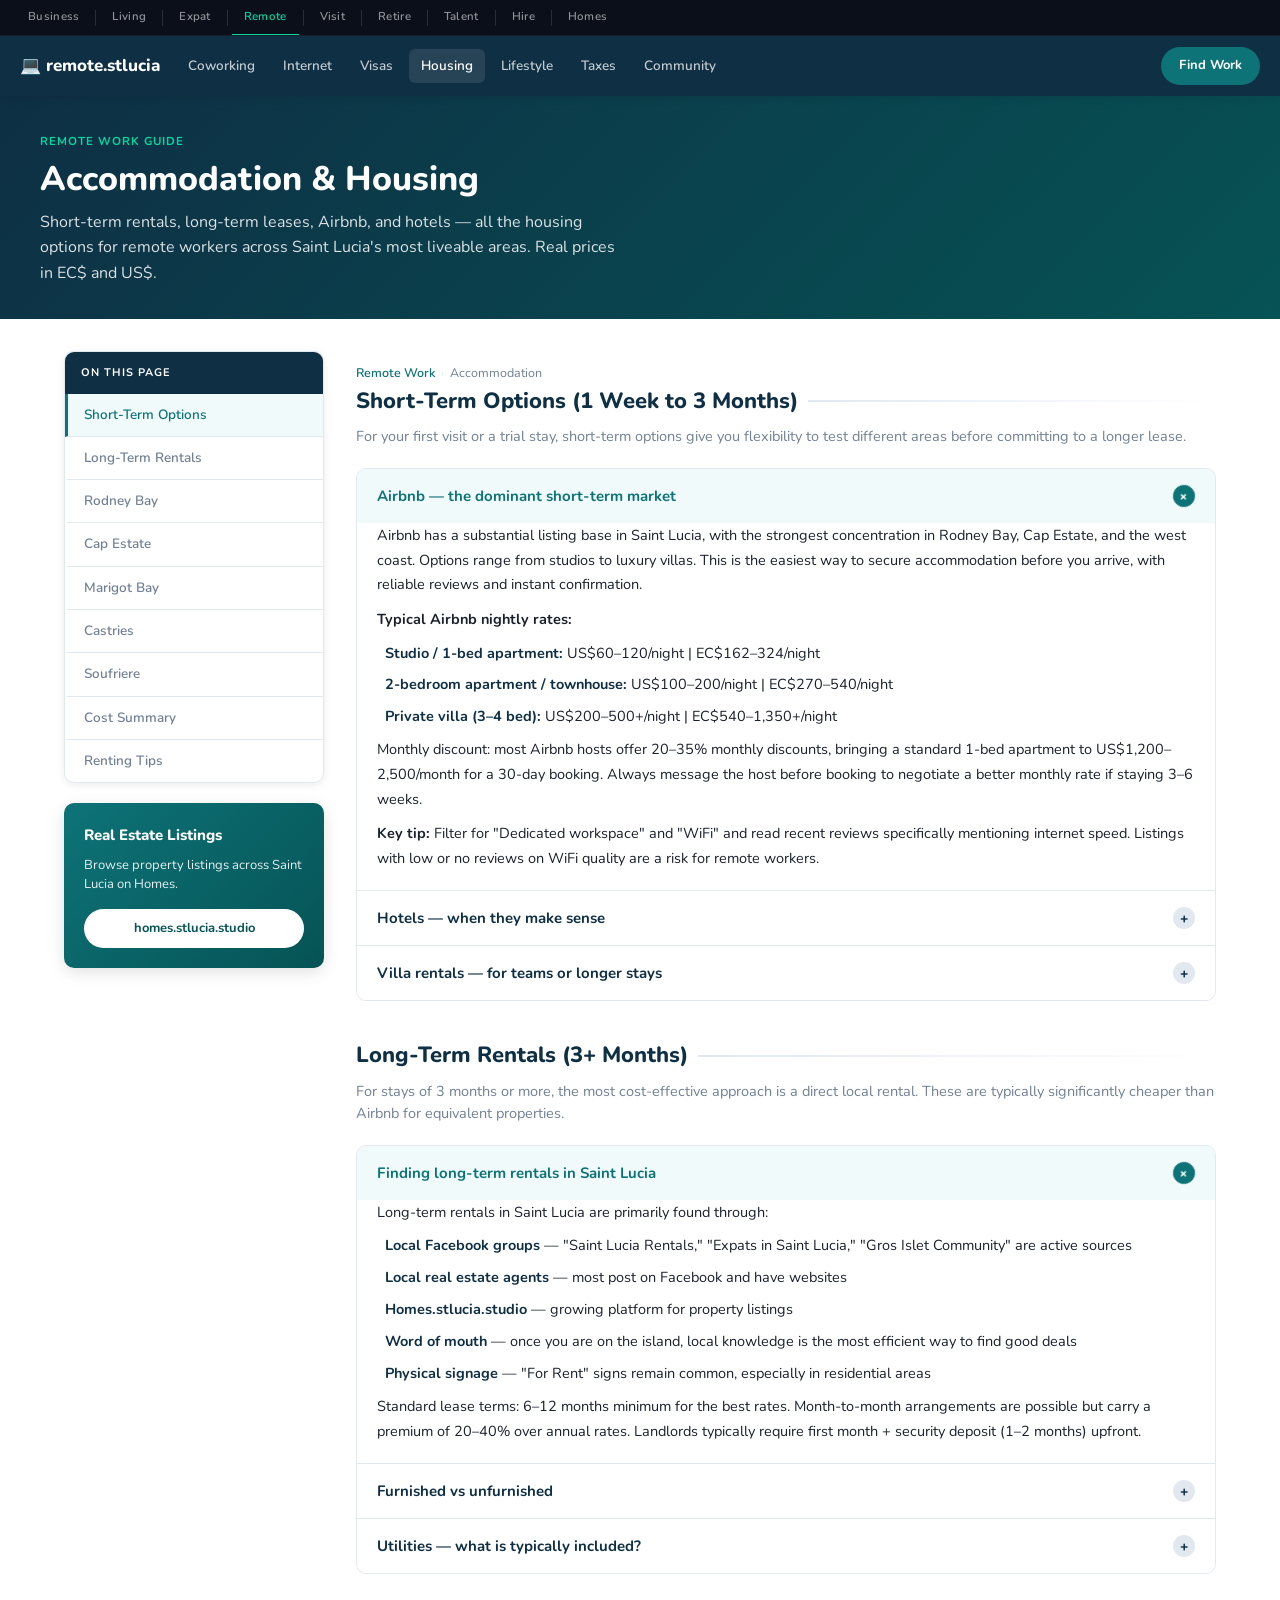
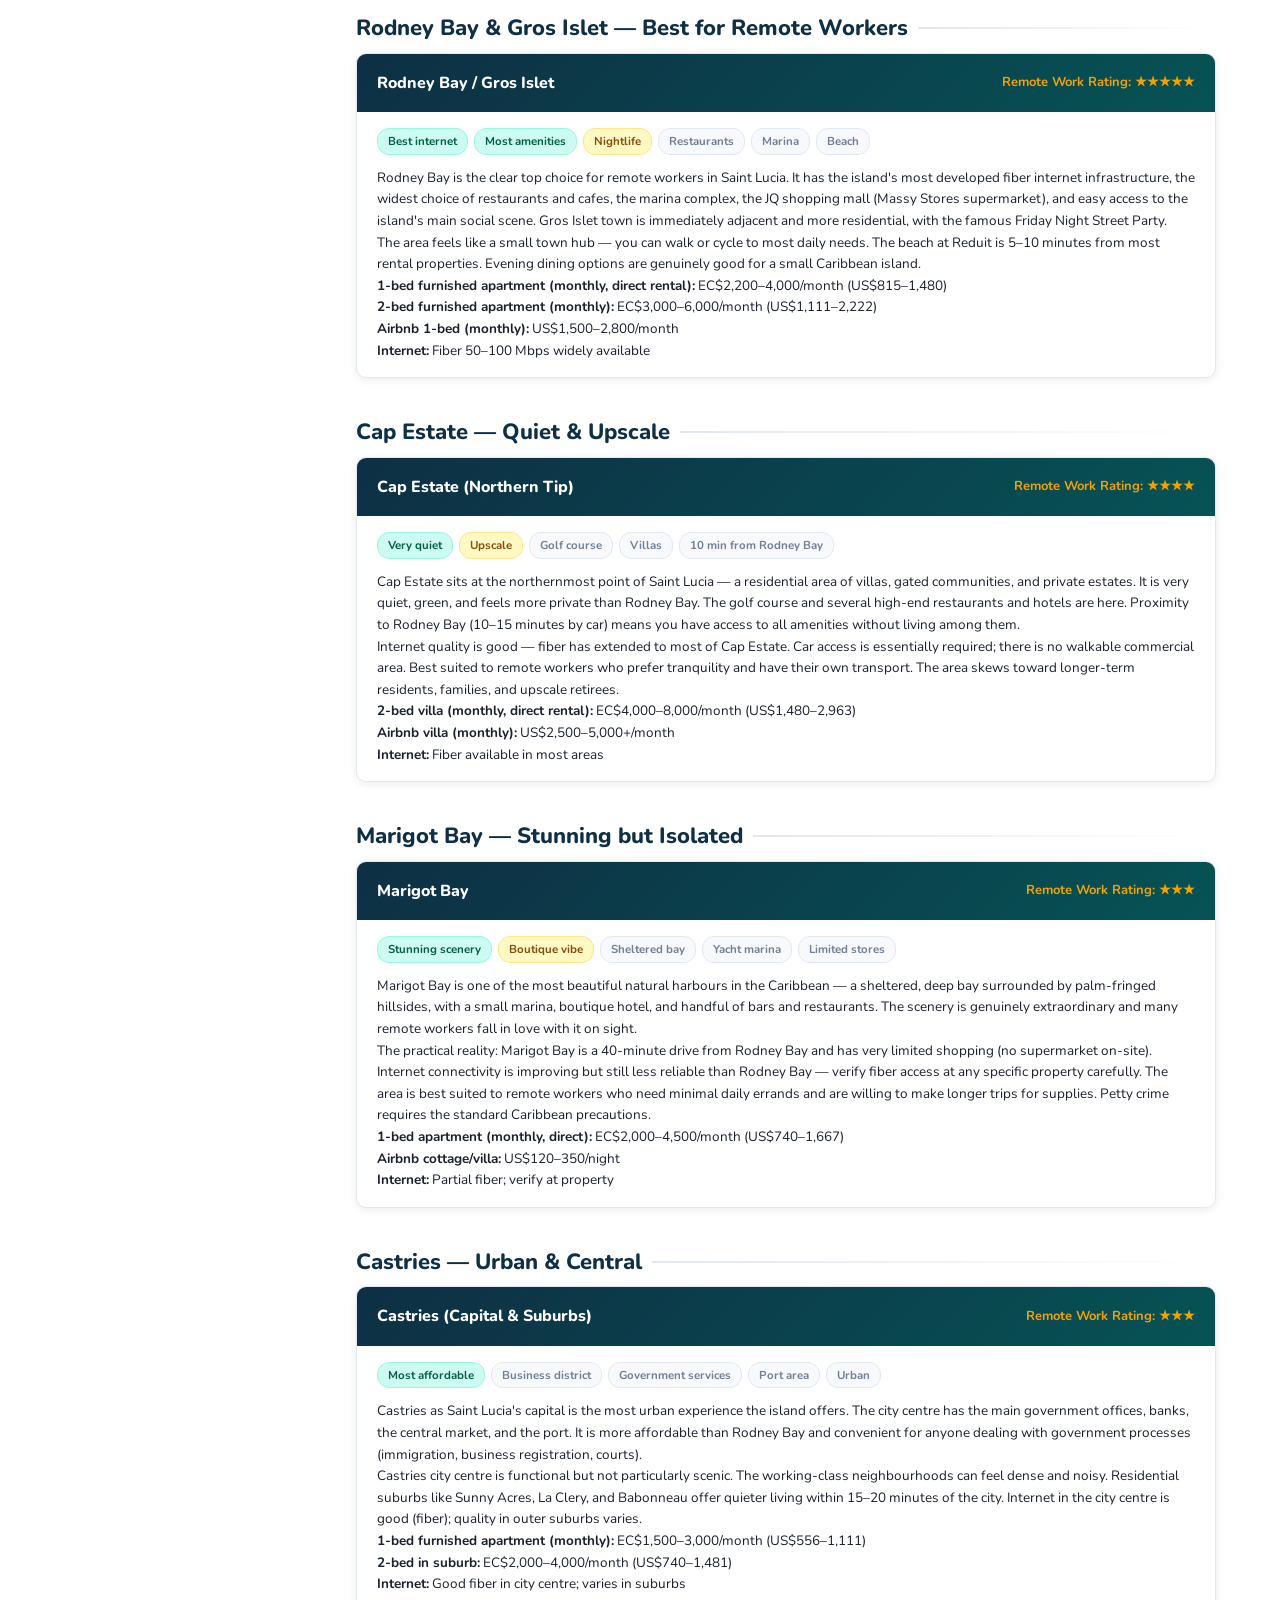
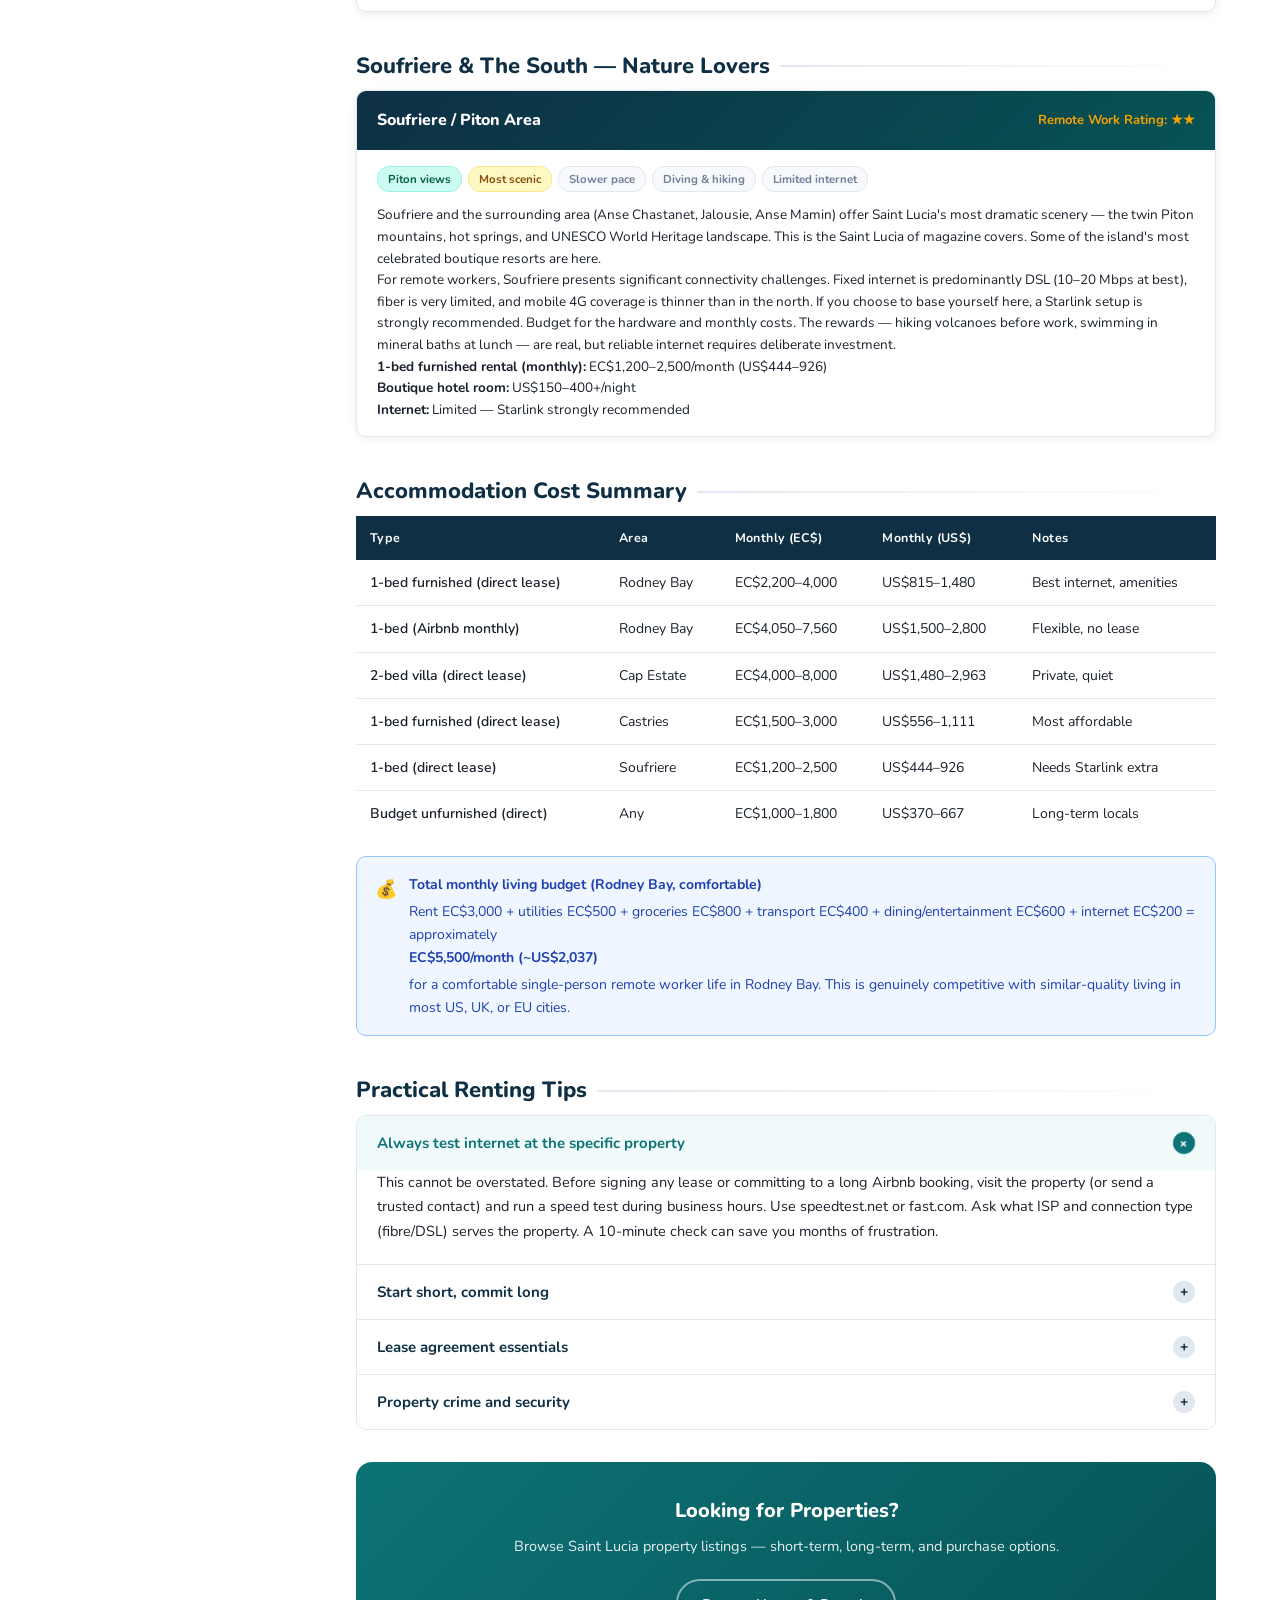
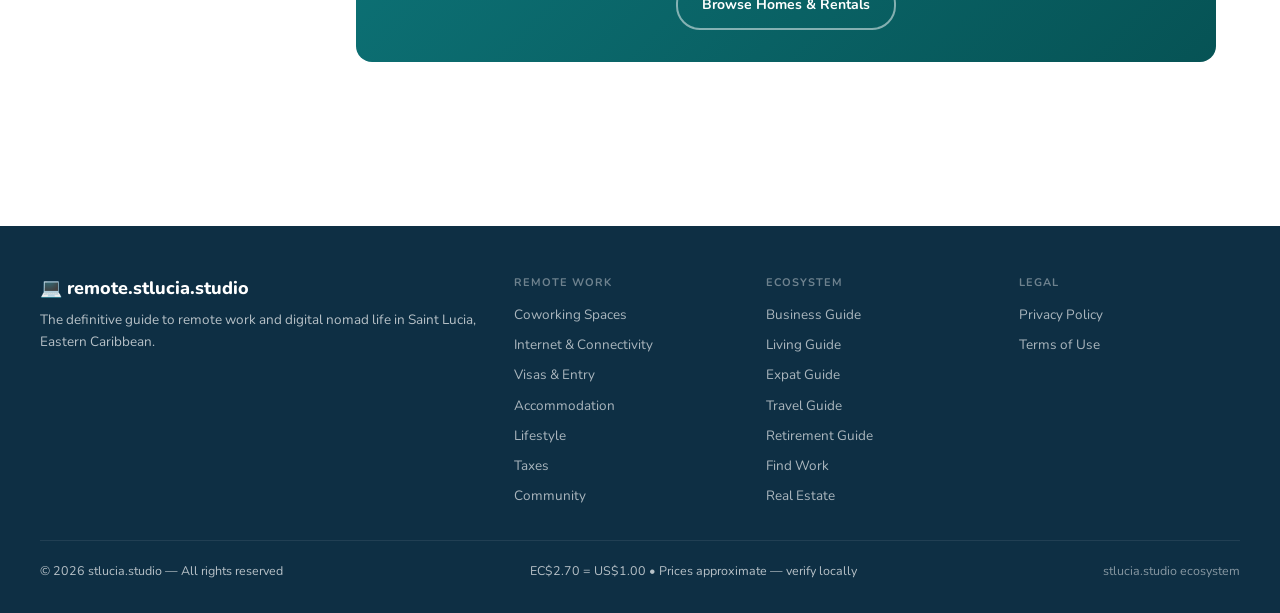
==== accommodation.html @ 2b3829cd "Initial build: remote guide site for stlucia.studio ecosystem" ====
<!DOCTYPE html>
<html lang="en">
<head>
  <meta charset="UTF-8">
  <meta name="viewport" content="width=device-width, initial-scale=1.0">
  <title>Accommodation for Remote Workers in Saint Lucia — Rentals, Airbnb &amp; Hotels 2026</title>
  <meta name="description" content="Where to live as a remote worker in Saint Lucia. Short-term and long-term rentals by area, Airbnb costs, best neighbourhoods, and practical housing tips. EC$ and US$ prices.">
  <meta name="keywords" content="accommodation Saint Lucia remote worker, rental Saint Lucia, Airbnb Saint Lucia, long term rental Saint Lucia, Rodney Bay apartment">
  <link rel="canonical" href="https://remote.stlucia.studio/accommodation.html">
  <meta property="og:type" content="article">
  <meta property="og:title" content="Accommodation for Remote Workers in Saint Lucia 2026">
  <meta property="og:description" content="Short-term and long-term housing options by area. Rodney Bay, Cap Estate, Marigot Bay, Castries, and Soufriere compared.">
  <meta property="og:url" content="https://remote.stlucia.studio/accommodation.html">
  <meta property="og:site_name" content="remote.stlucia.studio">
  <meta name="twitter:card" content="summary_large_image">
  <link rel="manifest" href="manifest.json">
  <meta name="theme-color" content="#0D7377">
  <link rel="stylesheet" href="assets/css/style.css">
</head>
<body>

<a href="#main" class="skip-link">Skip to main content</a>

<!-- Super Nav -->
<nav class="super-nav" aria-label="Ecosystem navigation">
  <div class="super-nav__inner">
    <a href="https://stlucia.studio" class="super-nav__link">Business</a>
    <div class="super-nav__divider"></div>
    <a href="https://living.stlucia.studio" class="super-nav__link">Living</a>
    <div class="super-nav__divider"></div>
    <a href="https://expat.stlucia.studio" class="super-nav__link">Expat</a>
    <div class="super-nav__divider"></div>
    <a href="https://remote.stlucia.studio" class="super-nav__link super-nav__link--active">Remote</a>
    <div class="super-nav__divider"></div>
    <a href="https://visit.stlucia.studio" class="super-nav__link">Visit</a>
    <div class="super-nav__divider"></div>
    <a href="https://retire.stlucia.studio" class="super-nav__link">Retire</a>
    <div class="super-nav__divider"></div>
    <a href="https://talent.stlucia.studio" class="super-nav__link">Talent</a>
    <div class="super-nav__divider"></div>
    <a href="https://hire.stlucia.studio" class="super-nav__link">Hire</a>
    <div class="super-nav__divider"></div>
    <a href="https://homes.stlucia.studio" class="super-nav__link">Homes</a>
  </div>
</nav>

<!-- Main Nav -->
<header class="main-nav" role="banner">
  <a href="index.html" class="nav-logo">&#x1F4BB; remote.stlucia</a>
  <nav class="nav-links" aria-label="Main navigation">
    <a href="coworking.html">Coworking</a>
    <a href="internet.html">Internet</a>
    <a href="nomad-visa.html">Visas</a>
    <a href="accommodation.html" class="active">Housing</a>
    <a href="lifestyle.html">Lifestyle</a>
    <a href="taxes.html">Taxes</a>
    <a href="communities.html">Community</a>
  </nav>
  <div class="nav-cta">
    <a href="https://talent.stlucia.studio" class="btn-nav">Find Work</a>
  </div>
  <button id="hamburger" class="hamburger" aria-label="Toggle menu" aria-expanded="false">
    <span></span><span></span><span></span>
  </button>
</header>

<nav id="mobileMenu" class="mobile-menu" aria-label="Mobile navigation">
  <a href="index.html">Overview</a>
  <a href="coworking.html">Coworking Spaces</a>
  <a href="internet.html">Internet &amp; Connectivity</a>
  <a href="nomad-visa.html">Visas &amp; Entry</a>
  <a href="accommodation.html" class="active">Accommodation</a>
  <a href="lifestyle.html">Lifestyle</a>
  <a href="taxes.html">Taxes</a>
  <a href="communities.html">Community</a>
  <a href="https://talent.stlucia.studio" class="mobile-cta">Find Work in Saint Lucia</a>
</nav>

<!-- Page Hero -->
<section class="page-hero">
  <div class="page-hero__inner">
    <div class="page-hero__label">Remote Work Guide</div>
    <h1>Accommodation &amp; Housing</h1>
    <p class="page-hero__desc">Short-term rentals, long-term leases, Airbnb, and hotels — all the housing options for remote workers across Saint Lucia's most liveable areas. Real prices in EC$ and US$.</p>
  </div>
</section>

<main id="main">
<div class="page-wrapper">
<div class="layout">

  <!-- Sidebar -->
  <aside class="sidebar" aria-label="Page navigation">
    <div class="sidebar-sticky">
      <nav class="sidebar-nav">
        <div class="sidebar-nav__title">On This Page</div>
        <a href="#short-term">Short-Term Options</a>
        <a href="#long-term">Long-Term Rentals</a>
        <a href="#rodney-bay">Rodney Bay</a>
        <a href="#cap-estate">Cap Estate</a>
        <a href="#marigot-bay">Marigot Bay</a>
        <a href="#castries">Castries</a>
        <a href="#soufriere">Soufriere</a>
        <a href="#costs">Cost Summary</a>
        <a href="#tips">Renting Tips</a>
      </nav>
      <div class="sidebar-card">
        <h4>Real Estate Listings</h4>
        <p>Browse property listings across Saint Lucia on Homes.</p>
        <a href="https://homes.stlucia.studio">homes.stlucia.studio</a>
      </div>
    </div>
  </aside>

  <div class="main-content">

    <nav class="breadcrumb" aria-label="Breadcrumb">
      <a href="index.html">Remote Work</a>
      <span class="breadcrumb__sep">›</span>
      <span>Accommodation</span>
    </nav>

    <!-- Short Term -->
    <section class="section" id="short-term">
      <h2 class="section-title">Short-Term Options (1 Week to 3 Months)</h2>
      <p class="section-sub">For your first visit or a trial stay, short-term options give you flexibility to test different areas before committing to a longer lease.</p>

      <div class="accordion">
        <div class="accordion-item">
          <button class="accordion-trigger">
            Airbnb — the dominant short-term market
            <span class="accordion-icon">+</span>
          </button>
          <div class="accordion-body">
            <p>Airbnb has a substantial listing base in Saint Lucia, with the strongest concentration in Rodney Bay, Cap Estate, and the west coast. Options range from studios to luxury villas. This is the easiest way to secure accommodation before you arrive, with reliable reviews and instant confirmation.</p>
            <p><strong>Typical Airbnb nightly rates:</strong></p>
            <ul class="gap-list" style="margin-left:8px;">
              <li><strong>Studio / 1-bed apartment:</strong> US$60–120/night | EC$162–324/night</li>
              <li><strong>2-bedroom apartment / townhouse:</strong> US$100–200/night | EC$270–540/night</li>
              <li><strong>Private villa (3–4 bed):</strong> US$200–500+/night | EC$540–1,350+/night</li>
            </ul>
            <p>Monthly discount: most Airbnb hosts offer 20–35% monthly discounts, bringing a standard 1-bed apartment to US$1,200–2,500/month for a 30-day booking. Always message the host before booking to negotiate a better monthly rate if staying 3–6 weeks.</p>
            <p><strong>Key tip:</strong> Filter for "Dedicated workspace" and "WiFi" and read recent reviews specifically mentioning internet speed. Listings with low or no reviews on WiFi quality are a risk for remote workers.</p>
          </div>
        </div>
        <div class="accordion-item">
          <button class="accordion-trigger">
            Hotels — when they make sense
            <span class="accordion-icon">+</span>
          </button>
          <div class="accordion-body">
            <p>Hotels in Saint Lucia cater primarily to leisure tourists rather than extended working stays. That said, several properties offer competitive weekly and monthly rates, particularly in the Rodney Bay area. Mid-range hotels with decent WiFi (always verify before booking) can be a practical choice for the first 1–2 weeks while you find a longer-term apartment.</p>
            <p><strong>Budget range:</strong> US$80–200/night for mid-range hotel room in Rodney Bay area, excluding meals. Weekly rates may be negotiated. All-inclusive resort rates are significantly higher and generally not the best value for remote workers.</p>
            <p>Business-class hotels in Castries (near the capital's commercial district) often have the most reliable WiFi and best workspace setups, though they lack the beach proximity.</p>
          </div>
        </div>
        <div class="accordion-item">
          <button class="accordion-trigger">
            Villa rentals — for teams or longer stays
            <span class="accordion-icon">+</span>
          </button>
          <div class="accordion-body">
            <p>Private villa rentals — typically through dedicated villa rental agencies rather than Airbnb — are a popular choice for small remote teams (3–8 people) or individuals wanting a private pool, dedicated office space, and housekeeper service. Several villa rental companies operate in Saint Lucia's luxury market.</p>
            <p>Well-equipped villas in Cap Estate or along the west coast with fast internet, private pool, and housekeeper service run US$300–1,500+/night depending on size and standard. Monthly rates for a 4-bedroom villa might be negotiated to US$8,000–20,000 per month, making it affordable when split among a team. Some villas are explicitly marketed to remote teams for "work-cations."</p>
          </div>
        </div>
      </div>
    </section>

    <!-- Long Term -->
    <section class="section" id="long-term">
      <h2 class="section-title">Long-Term Rentals (3+ Months)</h2>
      <p class="section-sub">For stays of 3 months or more, the most cost-effective approach is a direct local rental. These are typically significantly cheaper than Airbnb for equivalent properties.</p>

      <div class="accordion">
        <div class="accordion-item">
          <button class="accordion-trigger">
            Finding long-term rentals in Saint Lucia
            <span class="accordion-icon">+</span>
          </button>
          <div class="accordion-body">
            <p>Long-term rentals in Saint Lucia are primarily found through:</p>
            <ul class="gap-list" style="margin-left:8px;">
              <li><strong>Local Facebook groups</strong> — "Saint Lucia Rentals," "Expats in Saint Lucia," "Gros Islet Community" are active sources</li>
                <li><strong>Local real estate agents</strong> — most post on Facebook and have websites</li>
              <li><strong>Homes.stlucia.studio</strong> — growing platform for property listings</li>
              <li><strong>Word of mouth</strong> — once you are on the island, local knowledge is the most efficient way to find good deals</li>
              <li><strong>Physical signage</strong> — "For Rent" signs remain common, especially in residential areas</li>
            </ul>
            <p>Standard lease terms: 6–12 months minimum for the best rates. Month-to-month arrangements are possible but carry a premium of 20–40% over annual rates. Landlords typically require first month + security deposit (1–2 months) upfront.</p>
          </div>
        </div>
        <div class="accordion-item">
          <button class="accordion-trigger">
            Furnished vs unfurnished
            <span class="accordion-icon">+</span>
          </button>
          <div class="accordion-body">
            <p>Most long-term rentals are unfurnished at the lower price point. Furnished apartments and houses are available but carry a 20–50% premium over unfurnished equivalents. For a remote worker staying 3–12 months, a furnished unit is almost always worth the premium — importing or purchasing furniture for a temporary stay rarely makes financial sense.</p>
            <p>When viewing furnished properties, check: working AC (essential in tropical climate), reliable ceiling fans, kitchen equipment, bed quality, and crucially — router placement for WiFi coverage throughout the property. Some older properties have thick concrete walls that impede WiFi signal across rooms; plan for this with a mesh WiFi system or range extender.</p>
          </div>
        </div>
        <div class="accordion-item">
          <button class="accordion-trigger">
            Utilities — what is typically included?
            <span class="accordion-icon">+</span>
          </button>
          <div class="accordion-body">
            <p>Long-term rental contracts in Saint Lucia vary. Some landlords include utilities (LUCELEC electricity, water) in the rent; most do not. Expect to pay utilities separately in unfurnished direct rentals.</p>
            <p><strong>Typical monthly utility costs:</strong></p>
            <ul class="gap-list" style="margin-left:8px;">
              <li><strong>Electricity (LUCELEC):</strong> EC$150–400/month depending on AC usage</li>
              <li><strong>Water (WASCO):</strong> EC$50–100/month</li>
              <li><strong>Internet (fiber):</strong> EC$150–300/month</li>
              <li><strong>Total utilities:</strong> EC$350–800/month (~US$130–296) for an apartment with regular AC use</li>
            </ul>
            <p>Air conditioning is the biggest electricity cost. If you work during peak heat hours (11 AM–4 PM) with AC running, budget on the higher end of electricity costs. Cross-ventilation, ceiling fans, and timing heavy AC use to morning hours can reduce this significantly.</p>
          </div>
        </div>
      </div>
    </section>

    <!-- Rodney Bay -->
    <section class="section" id="rodney-bay">
      <h2 class="section-title">Rodney Bay &amp; Gros Islet — Best for Remote Workers</h2>

      <div class="location-card">
        <div class="location-card__header">
          <div class="location-card__name">Rodney Bay / Gros Islet</div>
          <div class="location-card__rating">Remote Work Rating: &#9733;&#9733;&#9733;&#9733;&#9733;</div>
        </div>
        <div class="location-card__body">
          <div class="location-card__tags">
            <span class="tag tag--teal">Best internet</span>
            <span class="tag tag--teal">Most amenities</span>
            <span class="tag tag--gold">Nightlife</span>
            <span class="tag">Restaurants</span>
            <span class="tag">Marina</span>
            <span class="tag">Beach</span>
          </div>
          <p class="location-card__desc">Rodney Bay is the clear top choice for remote workers in Saint Lucia. It has the island's most developed fiber internet infrastructure, the widest choice of restaurants and cafes, the marina complex, the JQ shopping mall (Massy Stores supermarket), and easy access to the island's main social scene. Gros Islet town is immediately adjacent and more residential, with the famous Friday Night Street Party.</p>
          <p class="location-card__desc">The area feels like a small town hub — you can walk or cycle to most daily needs. The beach at Reduit is 5–10 minutes from most rental properties. Evening dining options are genuinely good for a small Caribbean island.</p>
          <p class="location-card__desc">
            <strong>1-bed furnished apartment (monthly, direct rental):</strong> EC$2,200–4,000/month (US$815–1,480)<br>
            <strong>2-bed furnished apartment (monthly):</strong> EC$3,000–6,000/month (US$1,111–2,222)<br>
            <strong>Airbnb 1-bed (monthly):</strong> US$1,500–2,800/month<br>
            <strong>Internet:</strong> Fiber 50–100 Mbps widely available
          </p>
        </div>
      </div>
    </section>

    <!-- Cap Estate -->
    <section class="section" id="cap-estate">
      <h2 class="section-title">Cap Estate — Quiet &amp; Upscale</h2>

      <div class="location-card">
        <div class="location-card__header">
          <div class="location-card__name">Cap Estate (Northern Tip)</div>
          <div class="location-card__rating">Remote Work Rating: &#9733;&#9733;&#9733;&#9733;</div>
        </div>
        <div class="location-card__body">
          <div class="location-card__tags">
            <span class="tag tag--teal">Very quiet</span>
            <span class="tag tag--gold">Upscale</span>
            <span class="tag">Golf course</span>
            <span class="tag">Villas</span>
            <span class="tag">10 min from Rodney Bay</span>
          </div>
          <p class="location-card__desc">Cap Estate sits at the northernmost point of Saint Lucia — a residential area of villas, gated communities, and private estates. It is very quiet, green, and feels more private than Rodney Bay. The golf course and several high-end restaurants and hotels are here. Proximity to Rodney Bay (10–15 minutes by car) means you have access to all amenities without living among them.</p>
          <p class="location-card__desc">Internet quality is good — fiber has extended to most of Cap Estate. Car access is essentially required; there is no walkable commercial area. Best suited to remote workers who prefer tranquility and have their own transport. The area skews toward longer-term residents, families, and upscale retirees.</p>
          <p class="location-card__desc">
            <strong>2-bed villa (monthly, direct rental):</strong> EC$4,000–8,000/month (US$1,480–2,963)<br>
            <strong>Airbnb villa (monthly):</strong> US$2,500–5,000+/month<br>
            <strong>Internet:</strong> Fiber available in most areas
          </p>
        </div>
      </div>
    </section>

    <!-- Marigot Bay -->
    <section class="section" id="marigot-bay">
      <h2 class="section-title">Marigot Bay — Stunning but Isolated</h2>

      <div class="location-card">
        <div class="location-card__header">
          <div class="location-card__name">Marigot Bay</div>
          <div class="location-card__rating">Remote Work Rating: &#9733;&#9733;&#9733;</div>
        </div>
        <div class="location-card__body">
          <div class="location-card__tags">
            <span class="tag tag--teal">Stunning scenery</span>
            <span class="tag tag--gold">Boutique vibe</span>
            <span class="tag">Sheltered bay</span>
            <span class="tag">Yacht marina</span>
            <span class="tag">Limited stores</span>
          </div>
          <p class="location-card__desc">Marigot Bay is one of the most beautiful natural harbours in the Caribbean — a sheltered, deep bay surrounded by palm-fringed hillsides, with a small marina, boutique hotel, and handful of bars and restaurants. The scenery is genuinely extraordinary and many remote workers fall in love with it on sight.</p>
          <p class="location-card__desc">The practical reality: Marigot Bay is a 40-minute drive from Rodney Bay and has very limited shopping (no supermarket on-site). Internet connectivity is improving but still less reliable than Rodney Bay — verify fiber access at any specific property carefully. The area is best suited to remote workers who need minimal daily errands and are willing to make longer trips for supplies. Petty crime requires the standard Caribbean precautions.</p>
          <p class="location-card__desc">
            <strong>1-bed apartment (monthly, direct):</strong> EC$2,000–4,500/month (US$740–1,667)<br>
            <strong>Airbnb cottage/villa:</strong> US$120–350/night<br>
            <strong>Internet:</strong> Partial fiber; verify at property
          </p>
        </div>
      </div>
    </section>

    <!-- Castries -->
    <section class="section" id="castries">
      <h2 class="section-title">Castries — Urban &amp; Central</h2>

      <div class="location-card">
        <div class="location-card__header">
          <div class="location-card__name">Castries (Capital &amp; Suburbs)</div>
          <div class="location-card__rating">Remote Work Rating: &#9733;&#9733;&#9733;</div>
        </div>
        <div class="location-card__body">
          <div class="location-card__tags">
            <span class="tag tag--teal">Most affordable</span>
            <span class="tag">Business district</span>
            <span class="tag">Government services</span>
            <span class="tag">Port area</span>
            <span class="tag">Urban</span>
          </div>
          <p class="location-card__desc">Castries as Saint Lucia's capital is the most urban experience the island offers. The city centre has the main government offices, banks, the central market, and the port. It is more affordable than Rodney Bay and convenient for anyone dealing with government processes (immigration, business registration, courts).</p>
          <p class="location-card__desc">Castries city centre is functional but not particularly scenic. The working-class neighbourhoods can feel dense and noisy. Residential suburbs like Sunny Acres, La Clery, and Babonneau offer quieter living within 15–20 minutes of the city. Internet in the city centre is good (fiber); quality in outer suburbs varies.</p>
          <p class="location-card__desc">
            <strong>1-bed furnished apartment (monthly):</strong> EC$1,500–3,000/month (US$556–1,111)<br>
            <strong>2-bed in suburb:</strong> EC$2,000–4,000/month (US$740–1,481)<br>
            <strong>Internet:</strong> Good fiber in city centre; varies in suburbs
          </p>
        </div>
      </div>
    </section>

    <!-- Soufriere -->
    <section class="section" id="soufriere">
      <h2 class="section-title">Soufriere &amp; The South — Nature Lovers</h2>

      <div class="location-card">
        <div class="location-card__header">
          <div class="location-card__name">Soufriere / Piton Area</div>
          <div class="location-card__rating">Remote Work Rating: &#9733;&#9733;</div>
        </div>
        <div class="location-card__body">
          <div class="location-card__tags">
            <span class="tag tag--teal">Piton views</span>
            <span class="tag tag--gold">Most scenic</span>
            <span class="tag">Slower pace</span>
            <span class="tag">Diving &amp; hiking</span>
            <span class="tag">Limited internet</span>
          </div>
          <p class="location-card__desc">Soufriere and the surrounding area (Anse Chastanet, Jalousie, Anse Mamin) offer Saint Lucia's most dramatic scenery — the twin Piton mountains, hot springs, and UNESCO World Heritage landscape. This is the Saint Lucia of magazine covers. Some of the island's most celebrated boutique resorts are here.</p>
          <p class="location-card__desc">For remote workers, Soufriere presents significant connectivity challenges. Fixed internet is predominantly DSL (10–20 Mbps at best), fiber is very limited, and mobile 4G coverage is thinner than in the north. If you choose to base yourself here, a Starlink setup is strongly recommended. Budget for the hardware and monthly costs. The rewards — hiking volcanoes before work, swimming in mineral baths at lunch — are real, but reliable internet requires deliberate investment.</p>
          <p class="location-card__desc">
            <strong>1-bed furnished rental (monthly):</strong> EC$1,200–2,500/month (US$444–926)<br>
            <strong>Boutique hotel room:</strong> US$150–400+/night<br>
            <strong>Internet:</strong> Limited — Starlink strongly recommended
          </p>
        </div>
      </div>
    </section>

    <!-- Cost Summary -->
    <section class="section" id="costs">
      <h2 class="section-title">Accommodation Cost Summary</h2>
      <div class="table-wrap">
        <table>
          <thead>
            <tr>
              <th>Type</th>
              <th>Area</th>
              <th>Monthly (EC$)</th>
              <th>Monthly (US$)</th>
              <th>Notes</th>
            </tr>
          </thead>
          <tbody>
            <tr>
              <td>1-bed furnished (direct lease)</td>
              <td>Rodney Bay</td>
              <td>EC$2,200–4,000</td>
              <td>US$815–1,480</td>
              <td>Best internet, amenities</td>
            </tr>
            <tr>
              <td>1-bed (Airbnb monthly)</td>
              <td>Rodney Bay</td>
              <td>EC$4,050–7,560</td>
              <td>US$1,500–2,800</td>
              <td>Flexible, no lease</td>
            </tr>
            <tr>
              <td>2-bed villa (direct lease)</td>
              <td>Cap Estate</td>
              <td>EC$4,000–8,000</td>
              <td>US$1,480–2,963</td>
              <td>Private, quiet</td>
            </tr>
            <tr>
              <td>1-bed furnished (direct lease)</td>
              <td>Castries</td>
              <td>EC$1,500–3,000</td>
              <td>US$556–1,111</td>
              <td>Most affordable</td>
            </tr>
            <tr>
              <td>1-bed (direct lease)</td>
              <td>Soufriere</td>
              <td>EC$1,200–2,500</td>
              <td>US$444–926</td>
              <td>Needs Starlink extra</td>
            </tr>
            <tr>
              <td>Budget unfurnished (direct)</td>
              <td>Any</td>
              <td>EC$1,000–1,800</td>
              <td>US$370–667</td>
              <td>Long-term locals</td>
            </tr>
          </tbody>
        </table>
      </div>

      <div class="info-box">
        <span class="box-icon">&#128176;</span>
        <div class="box-content">
          <strong>Total monthly living budget (Rodney Bay, comfortable)</strong>
          Rent EC$3,000 + utilities EC$500 + groceries EC$800 + transport EC$400 + dining/entertainment EC$600 + internet EC$200 = approximately <strong>EC$5,500/month (~US$2,037)</strong> for a comfortable single-person remote worker life in Rodney Bay. This is genuinely competitive with similar-quality living in most US, UK, or EU cities.
        </div>
      </div>
    </section>

    <!-- Tips -->
    <section class="section" id="tips">
      <h2 class="section-title">Practical Renting Tips</h2>

      <div class="accordion">
        <div class="accordion-item">
          <button class="accordion-trigger">
            Always test internet at the specific property
            <span class="accordion-icon">+</span>
          </button>
          <div class="accordion-body">
            <p>This cannot be overstated. Before signing any lease or committing to a long Airbnb booking, visit the property (or send a trusted contact) and run a speed test during business hours. Use speedtest.net or fast.com. Ask what ISP and connection type (fibre/DSL) serves the property. A 10-minute check can save you months of frustration.</p>
          </div>
        </div>
        <div class="accordion-item">
          <button class="accordion-trigger">
            Start short, commit long
            <span class="accordion-icon">+</span>
          </button>
          <div class="accordion-body">
            <p>Do a 1-month Airbnb trial in your preferred area before signing a 6–12 month lease. You will learn things you cannot know remotely: noise levels, neighbourhood character, actual internet speeds, whether the AC unit works properly, proximity to amenities. One month of Airbnb premium is a worthwhile investment before a long-term commitment.</p>
          </div>
        </div>
        <div class="accordion-item">
          <button class="accordion-trigger">
            Lease agreement essentials
            <span class="accordion-icon">+</span>
          </button>
          <div class="accordion-body">
            <p>Always insist on a written lease agreement, even for short-term rentals from individuals. The lease should cover: monthly rent amount, deposit amount and refund conditions, utility responsibilities, maintenance responsibilities, notice period for termination, and what is included (furnishings, appliances). Having a local attorney review the lease for a long-term commitment is worthwhile — basic legal review in Saint Lucia is not expensive.</p>
          </div>
        </div>
        <div class="accordion-item">
          <button class="accordion-trigger">
            Property crime and security
            <span class="accordion-icon">+</span>
          </button>
          <div class="accordion-body">
            <p>Saint Lucia is generally safe for residents, but opportunistic property crime (theft through open windows, occasional break-ins) does occur, as in any Caribbean island. Standard precautions: secure your property when out, use burglar bars or grilles if available (very common in local housing), do not leave valuables visible in a parked car, and ask neighbours or locals about specific neighbourhood character. Gated communities and properties with security are available at a premium and offer additional peace of mind.</p>
          </div>
        </div>
      </div>

      <div class="cta-banner">
        <h3>Looking for Properties?</h3>
        <p>Browse Saint Lucia property listings — short-term, long-term, and purchase options.</p>
        <a href="https://homes.stlucia.studio" class="btn btn-outline">Browse Homes &amp; Rentals</a>
      </div>
    </section>

  </div>
</div>
</div>
</main>

<!-- Footer -->
<footer class="footer" role="contentinfo">
  <div class="footer__inner">
    <div>
      <div class="footer__brand">
        <div class="footer__brand-name">&#x1F4BB; remote.stlucia.studio</div>
        <p class="footer__brand-desc">The definitive guide to remote work and digital nomad life in Saint Lucia, Eastern Caribbean.</p>
      </div>
    </div>
    <div>
      <div class="footer__section-title">Remote Work</div>
      <div class="footer__links">
        <a href="coworking.html">Coworking Spaces</a>
        <a href="internet.html">Internet &amp; Connectivity</a>
        <a href="nomad-visa.html">Visas &amp; Entry</a>
        <a href="accommodation.html">Accommodation</a>
        <a href="lifestyle.html">Lifestyle</a>
        <a href="taxes.html">Taxes</a>
        <a href="communities.html">Community</a>
      </div>
    </div>
    <div>
      <div class="footer__section-title">Ecosystem</div>
      <div class="footer__links">
        <a href="https://stlucia.studio">Business Guide</a>
        <a href="https://living.stlucia.studio">Living Guide</a>
        <a href="https://expat.stlucia.studio">Expat Guide</a>
        <a href="https://visit.stlucia.studio">Travel Guide</a>
        <a href="https://retire.stlucia.studio">Retirement Guide</a>
        <a href="https://talent.stlucia.studio">Find Work</a>
        <a href="https://homes.stlucia.studio">Real Estate</a>
      </div>
    </div>
    <div>
      <div class="footer__section-title">Legal</div>
      <div class="footer__links">
        <a href="privacy.html">Privacy Policy</a>
        <a href="terms.html">Terms of Use</a>
      </div>
    </div>
  </div>
  <div class="footer__bottom">
    <span>&copy; 2026 stlucia.studio &mdash; All rights reserved</span>
    <span>EC$2.70 = US$1.00 &bull; Prices approximate — verify locally</span>
    <span><a href="https://stlucia.studio">stlucia.studio ecosystem</a></span>
  </div>
</footer>

<script src="assets/js/app.js"></script>
</body>
</html>
---- assets/css/style.css ----
/* ============================================================
   REMOTE.STLUCIA.STUDIO — Complete Stylesheet
   Mobile-first, Nunito font, full design system
   ============================================================ */

@import url('https://fonts.googleapis.com/css2?family=Nunito:wght@400;600;700;800&display=swap');

/* ── CSS Variables ────────────────────────────────────────── */
:root {
  --navy:       #0e2f44;
  --teal:       #0D7377;
  --teal-light: #11999E;
  --teal-dark:  #065355;
  --gold:       #F4A100;
  --green:      #06D6A0;
  --bg:         #FFFFFF;
  --bg-alt:     #F7F9FC;
  --text:       #1A202C;
  --text-muted: #718096;
  --border:     #E2E8F0;
  --shadow:     0 2px 8px rgba(0,0,0,.08);
  --shadow-md:  0 4px 16px rgba(0,0,0,.12);
  --radius:     10px;
  --radius-sm:  6px;
  --radius-lg:  16px;
  --font:       'Nunito', -apple-system, BlinkMacSystemFont, 'Segoe UI', sans-serif;
  --sidebar-w:  260px;
  --nav-h:      60px;
  --supernav-h: 36px;
  --transition: 0.2s ease;
}

/* ── Reset ────────────────────────────────────────────────── */
*, *::before, *::after { box-sizing: border-box; margin: 0; padding: 0; }
html { scroll-behavior: smooth; font-size: 16px; }
body {
  font-family: var(--font);
  color: var(--text);
  background: var(--bg);
  line-height: 1.65;
  -webkit-font-smoothing: antialiased;
}
img { max-width: 100%; display: block; }
a { color: var(--teal); text-decoration: none; transition: color var(--transition); }
a:hover { color: var(--teal-dark); }
ul { list-style: none; }

/* ── Super Nav ────────────────────────────────────────────── */
.super-nav {
  background: #0a0f1a;
  height: var(--supernav-h);
  display: flex;
  align-items: center;
  overflow-x: auto;
  -webkit-overflow-scrolling: touch;
  scrollbar-width: none;
  position: sticky;
  top: 0;
  z-index: 1000;
  border-bottom: 1px solid rgba(255,255,255,.06);
}
.super-nav::-webkit-scrollbar { display: none; }
.super-nav__inner {
  display: flex;
  align-items: center;
  gap: 0;
  padding: 0 16px;
  min-width: max-content;
}
.super-nav__link {
  font-size: 11.5px;
  font-weight: 600;
  letter-spacing: .3px;
  color: rgba(255,255,255,.55);
  padding: 0 12px;
  height: var(--supernav-h);
  display: flex;
  align-items: center;
  white-space: nowrap;
  transition: color var(--transition);
  border-bottom: 2px solid transparent;
}
.super-nav__link:hover { color: rgba(255,255,255,.9); }
.super-nav__link--active {
  color: var(--green);
  border-bottom-color: var(--green);
}
.super-nav__divider {
  width: 1px;
  height: 16px;
  background: rgba(255,255,255,.12);
  margin: 0 4px;
}

/* ── Main Navigation ──────────────────────────────────────── */
.main-nav {
  background: var(--navy);
  height: var(--nav-h);
  display: flex;
  align-items: center;
  padding: 0 20px;
  gap: 16px;
  position: sticky;
  top: var(--supernav-h);
  z-index: 999;
  box-shadow: var(--shadow);
}
.nav-logo {
  font-size: 17px;
  font-weight: 800;
  color: #fff;
  white-space: nowrap;
  display: flex;
  align-items: center;
  gap: 6px;
  text-decoration: none;
  flex-shrink: 0;
}
.nav-logo:hover { color: var(--green); }
.nav-links {
  display: none;
  align-items: center;
  gap: 4px;
  flex: 1;
}
.nav-links a {
  font-size: 13.5px;
  font-weight: 600;
  color: rgba(255,255,255,.75);
  padding: 6px 12px;
  border-radius: var(--radius-sm);
  transition: all var(--transition);
  white-space: nowrap;
}
.nav-links a:hover, .nav-links a.active {
  color: #fff;
  background: rgba(255,255,255,.1);
}
.nav-cta {
  margin-left: auto;
  display: flex;
  align-items: center;
  gap: 8px;
}
.btn-nav {
  font-size: 13px;
  font-weight: 700;
  padding: 8px 18px;
  border-radius: 20px;
  background: var(--teal);
  color: #fff;
  border: none;
  cursor: pointer;
  transition: background var(--transition);
  display: none;
  text-decoration: none;
}
.btn-nav:hover { background: var(--teal-light); color: #fff; }
.hamburger {
  display: flex;
  flex-direction: column;
  gap: 5px;
  cursor: pointer;
  padding: 8px;
  background: none;
  border: none;
  margin-left: auto;
}
.hamburger span {
  display: block;
  width: 24px;
  height: 2px;
  background: rgba(255,255,255,.85);
  border-radius: 2px;
  transition: all var(--transition);
}
.hamburger.open span:nth-child(1) { transform: translateY(7px) rotate(45deg); }
.hamburger.open span:nth-child(2) { opacity: 0; }
.hamburger.open span:nth-child(3) { transform: translateY(-7px) rotate(-45deg); }

/* Mobile Menu */
.mobile-menu {
  display: none;
  position: fixed;
  top: calc(var(--supernav-h) + var(--nav-h));
  left: 0; right: 0;
  background: var(--navy);
  z-index: 998;
  padding: 16px;
  border-top: 1px solid rgba(255,255,255,.1);
  flex-direction: column;
  gap: 4px;
  max-height: calc(100vh - var(--supernav-h) - var(--nav-h));
  overflow-y: auto;
}
.mobile-menu.open { display: flex; }
.mobile-menu a {
  font-size: 15px;
  font-weight: 600;
  color: rgba(255,255,255,.8);
  padding: 11px 16px;
  border-radius: var(--radius-sm);
  transition: all var(--transition);
}
.mobile-menu a:hover, .mobile-menu a.active {
  color: #fff;
  background: rgba(255,255,255,.08);
}
.mobile-menu .mobile-cta {
  margin-top: 8px;
  background: var(--teal);
  color: #fff;
  text-align: center;
  padding: 12px;
  border-radius: var(--radius);
}

/* ── Layout ───────────────────────────────────────────────── */
.page-wrapper {
  max-width: 1200px;
  margin: 0 auto;
  padding: 0 16px;
}
.layout {
  display: flex;
  gap: 32px;
  padding: 32px 0 64px;
  align-items: flex-start;
}

/* ── Sidebar ──────────────────────────────────────────────── */
.sidebar {
  display: none;
  width: var(--sidebar-w);
  flex-shrink: 0;
}
.sidebar-sticky {
  position: sticky;
  top: calc(var(--supernav-h) + var(--nav-h) + 20px);
}
.sidebar-nav {
  background: var(--bg);
  border: 1px solid var(--border);
  border-radius: var(--radius);
  overflow: hidden;
  box-shadow: var(--shadow);
}
.sidebar-nav__title {
  background: var(--navy);
  color: #fff;
  font-size: 11px;
  font-weight: 700;
  letter-spacing: 1px;
  text-transform: uppercase;
  padding: 12px 16px;
}
.sidebar-nav a {
  display: block;
  font-size: 13.5px;
  font-weight: 600;
  color: var(--text-muted);
  padding: 10px 16px;
  border-left: 3px solid transparent;
  transition: all var(--transition);
  border-bottom: 1px solid var(--border);
}
.sidebar-nav a:last-child { border-bottom: none; }
.sidebar-nav a:hover { color: var(--teal); background: var(--bg-alt); }
.sidebar-nav a.active { color: var(--teal); background: #f0fafa; border-left-color: var(--teal); }

.sidebar-card {
  margin-top: 20px;
  background: linear-gradient(135deg, var(--teal), var(--teal-dark));
  color: #fff;
  border-radius: var(--radius);
  padding: 20px;
  box-shadow: var(--shadow-md);
}
.sidebar-card h4 { font-size: 15px; font-weight: 800; margin-bottom: 8px; }
.sidebar-card p { font-size: 13px; opacity: .9; margin-bottom: 14px; line-height: 1.5; }
.sidebar-card a {
  display: block;
  background: #fff;
  color: var(--teal-dark);
  text-align: center;
  font-size: 13px;
  font-weight: 700;
  padding: 9px 14px;
  border-radius: 20px;
  text-decoration: none;
}
.sidebar-card a:hover { background: var(--bg-alt); }

/* ── Main Content ─────────────────────────────────────────── */
.main-content { flex: 1; min-width: 0; }

/* ── Hero ─────────────────────────────────────────────────── */
.hero {
  background: linear-gradient(135deg, var(--navy) 0%, var(--teal-dark) 60%, var(--teal) 100%);
  color: #fff;
  padding: 56px 20px 48px;
  text-align: center;
  position: relative;
  overflow: hidden;
}
.hero::before {
  content: '';
  position: absolute;
  inset: 0;
  background: url("data:image/svg+xml,%3Csvg width='60' height='60' viewBox='0 0 60 60' xmlns='http://www.w3.org/2000/svg'%3E%3Cg fill='none' fill-rule='evenodd'%3E%3Cg fill='%23ffffff' fill-opacity='0.03'%3E%3Cpath d='M36 34v-4h-2v4h-4v2h4v4h2v-4h4v-2h-4zm0-30V0h-2v4h-4v2h4v4h2V6h4V4h-4zM6 34v-4H4v4H0v2h4v4h2v-4h4v-2H6zM6 4V0H4v4H0v2h4v4h2V6h4V4H6z'/%3E%3C/g%3E%3C/g%3E%3C/svg%3E");
}
.hero__inner { position: relative; max-width: 680px; margin: 0 auto; }
.hero__badge {
  display: inline-block;
  background: rgba(255,255,255,.12);
  border: 1px solid rgba(255,255,255,.2);
  color: var(--green);
  font-size: 12px;
  font-weight: 700;
  letter-spacing: .8px;
  text-transform: uppercase;
  padding: 5px 14px;
  border-radius: 20px;
  margin-bottom: 18px;
}
.hero h1 {
  font-size: clamp(26px, 5vw, 42px);
  font-weight: 800;
  line-height: 1.2;
  margin-bottom: 16px;
  letter-spacing: -.5px;
}
.hero h1 span { color: var(--green); }
.hero__sub {
  font-size: clamp(15px, 2.5vw, 18px);
  opacity: .88;
  max-width: 520px;
  margin: 0 auto 28px;
  line-height: 1.6;
}
.hero__stats {
  display: flex;
  flex-wrap: wrap;
  gap: 16px;
  justify-content: center;
  margin-bottom: 32px;
}
.hero__stat {
  background: rgba(255,255,255,.1);
  border: 1px solid rgba(255,255,255,.15);
  border-radius: var(--radius);
  padding: 12px 20px;
  text-align: center;
  min-width: 110px;
}
.hero__stat-value {
  font-size: 20px;
  font-weight: 800;
  color: var(--green);
  display: block;
}
.hero__stat-label { font-size: 11.5px; opacity: .8; font-weight: 600; margin-top: 2px; }
.hero__cta {
  display: flex;
  gap: 12px;
  justify-content: center;
  flex-wrap: wrap;
}

/* ── Buttons ──────────────────────────────────────────────── */
.btn {
  display: inline-flex;
  align-items: center;
  gap: 8px;
  font-family: var(--font);
  font-size: 14px;
  font-weight: 700;
  padding: 12px 24px;
  border-radius: 24px;
  cursor: pointer;
  transition: all var(--transition);
  text-decoration: none;
  border: 2px solid transparent;
  white-space: nowrap;
}
.btn-primary { background: var(--teal); color: #fff; }
.btn-primary:hover { background: var(--teal-light); color: #fff; transform: translateY(-1px); }
.btn-outline { background: transparent; color: #fff; border-color: rgba(255,255,255,.5); }
.btn-outline:hover { background: rgba(255,255,255,.1); color: #fff; border-color: #fff; }
.btn-gold { background: var(--gold); color: var(--navy); }
.btn-gold:hover { background: #e09500; color: var(--navy); transform: translateY(-1px); }
.btn-sm { font-size: 13px; padding: 8px 18px; border-radius: 20px; }

/* ── Section Headings ─────────────────────────────────────── */
.section { margin-bottom: 36px; }
.section-title {
  font-size: 22px;
  font-weight: 800;
  color: var(--navy);
  margin-bottom: 6px;
  display: flex;
  align-items: center;
  gap: 10px;
}
.section-title::after {
  content: '';
  flex: 1;
  height: 2px;
  background: linear-gradient(to right, var(--border), transparent);
}
.section-sub {
  font-size: 14.5px;
  color: var(--text-muted);
  margin-bottom: 20px;
  line-height: 1.55;
}

/* ── Accordion ────────────────────────────────────────────── */
.accordion { border-radius: var(--radius); overflow: hidden; border: 1px solid var(--border); margin-bottom: 16px; }
.accordion-item { border-bottom: 1px solid var(--border); }
.accordion-item:last-child { border-bottom: none; }
.accordion-trigger {
  width: 100%;
  background: var(--bg);
  border: none;
  padding: 16px 20px;
  text-align: left;
  font-family: var(--font);
  font-size: 15px;
  font-weight: 700;
  color: var(--navy);
  cursor: pointer;
  display: flex;
  align-items: center;
  justify-content: space-between;
  gap: 12px;
  transition: background var(--transition);
}
.accordion-trigger:hover { background: var(--bg-alt); }
.accordion-trigger.active { background: #f0fafa; color: var(--teal); }
.accordion-icon {
  flex-shrink: 0;
  width: 22px;
  height: 22px;
  background: var(--border);
  border-radius: 50%;
  display: flex;
  align-items: center;
  justify-content: center;
  font-size: 14px;
  font-weight: 800;
  transition: all var(--transition);
}
.accordion-trigger.active .accordion-icon {
  background: var(--teal);
  color: #fff;
  transform: rotate(45deg);
}
.accordion-body {
  display: none;
  padding: 0 20px 20px;
  background: var(--bg);
}
.accordion-body.open { display: block; }
.accordion-body p { font-size: 14.5px; line-height: 1.7; color: var(--text); margin-bottom: 10px; }
.accordion-body p:last-child { margin-bottom: 0; }

/* ── Cards Grid ───────────────────────────────────────────── */
.cards-grid {
  display: grid;
  grid-template-columns: 1fr;
  gap: 16px;
}
.card {
  background: var(--bg);
  border: 1px solid var(--border);
  border-radius: var(--radius);
  padding: 20px;
  transition: all var(--transition);
  box-shadow: var(--shadow);
}
.card:hover { border-color: var(--teal-light); box-shadow: var(--shadow-md); transform: translateY(-2px); }
.card__icon { font-size: 28px; margin-bottom: 12px; }
.card__title { font-size: 16px; font-weight: 800; color: var(--navy); margin-bottom: 6px; }
.card__desc { font-size: 13.5px; color: var(--text-muted); line-height: 1.6; margin-bottom: 12px; }
.card__link { font-size: 13px; font-weight: 700; color: var(--teal); }
.card__link:hover { color: var(--teal-dark); }
.card--highlight { border-color: var(--teal); background: linear-gradient(135deg, #f0fafa, #fff); }

/* ── Info Boxes ───────────────────────────────────────────── */
.tip-box, .warn-box, .info-box, .success-box {
  border-radius: var(--radius);
  padding: 16px 18px;
  margin-bottom: 16px;
  font-size: 14px;
  line-height: 1.65;
  display: flex;
  gap: 12px;
  align-items: flex-start;
}
.tip-box { background: #f0fdf4; border: 1px solid #86efac; color: #166534; }
.warn-box { background: #fffbeb; border: 1px solid #fcd34d; color: #92400e; }
.info-box { background: #eff6ff; border: 1px solid #93c5fd; color: #1e40af; }
.success-box { background: #f0fdf4; border: 1px solid var(--green); color: #065355; }
.box-icon { font-size: 18px; flex-shrink: 0; margin-top: 2px; }
.box-content strong { display: block; font-weight: 700; margin-bottom: 4px; }

/* ── Tables ───────────────────────────────────────────────── */
.table-wrap { overflow-x: auto; margin-bottom: 20px; -webkit-overflow-scrolling: touch; }
table {
  width: 100%;
  border-collapse: collapse;
  font-size: 14px;
  min-width: 460px;
}
thead { background: var(--navy); color: #fff; }
thead th { padding: 12px 14px; text-align: left; font-size: 12.5px; font-weight: 700; letter-spacing: .4px; }
tbody tr { border-bottom: 1px solid var(--border); transition: background var(--transition); }
tbody tr:hover { background: var(--bg-alt); }
tbody tr:last-child { border-bottom: none; }
tbody td { padding: 11px 14px; color: var(--text); }
tbody td:first-child { font-weight: 600; }
.badge {
  display: inline-block;
  font-size: 11px;
  font-weight: 700;
  padding: 3px 9px;
  border-radius: 12px;
  white-space: nowrap;
}
.badge-green { background: #dcfce7; color: #166534; }
.badge-yellow { background: #fef9c3; color: #854d0e; }
.badge-blue { background: #dbeafe; color: #1e40af; }
.badge-red { background: #fee2e2; color: #991b1b; }
.badge-gray { background: var(--bg-alt); color: var(--text-muted); }
.badge-teal { background: #ccfbf1; color: #065f46; }

/* ── Stat Boxes ───────────────────────────────────────────── */
.stats-row {
  display: grid;
  grid-template-columns: repeat(2, 1fr);
  gap: 12px;
  margin-bottom: 24px;
}
.stat-box {
  background: var(--bg);
  border: 1px solid var(--border);
  border-radius: var(--radius);
  padding: 18px 16px;
  text-align: center;
  box-shadow: var(--shadow);
}
.stat-box__value {
  font-size: 24px;
  font-weight: 800;
  color: var(--teal);
  display: block;
  line-height: 1.1;
}
.stat-box__label {
  font-size: 12px;
  color: var(--text-muted);
  font-weight: 600;
  margin-top: 5px;
}

/* ── Feature List ─────────────────────────────────────────── */
.feature-list { margin-bottom: 16px; }
.feature-list li {
  display: flex;
  align-items: flex-start;
  gap: 10px;
  font-size: 14.5px;
  padding: 8px 0;
  border-bottom: 1px solid var(--border);
  color: var(--text);
  line-height: 1.5;
}
.feature-list li:last-child { border-bottom: none; }
.feature-list li::before {
  content: '✓';
  color: var(--teal);
  font-weight: 800;
  flex-shrink: 0;
  margin-top: 1px;
}

/* ── Location Cards ───────────────────────────────────────── */
.location-card {
  background: var(--bg);
  border: 1px solid var(--border);
  border-radius: var(--radius);
  overflow: hidden;
  box-shadow: var(--shadow);
  margin-bottom: 16px;
  transition: all var(--transition);
}
.location-card:hover { box-shadow: var(--shadow-md); }
.location-card__header {
  background: linear-gradient(135deg, var(--navy), var(--teal-dark));
  color: #fff;
  padding: 16px 20px;
  display: flex;
  justify-content: space-between;
  align-items: center;
}
.location-card__name { font-size: 16px; font-weight: 800; }
.location-card__rating { font-size: 13px; color: var(--gold); font-weight: 700; }
.location-card__body { padding: 16px 20px; }
.location-card__tags { display: flex; flex-wrap: wrap; gap: 6px; margin-bottom: 12px; }
.tag {
  display: inline-block;
  font-size: 11.5px;
  font-weight: 700;
  padding: 3px 10px;
  border-radius: 12px;
  background: var(--bg-alt);
  color: var(--text-muted);
  border: 1px solid var(--border);
}
.tag--teal { background: #ccfbf1; color: #065f46; border-color: #99f6e4; }
.tag--gold { background: #fef9c3; color: #854d0e; border-color: #fde68a; }
.location-card__desc { font-size: 13.5px; color: var(--text); line-height: 1.6; }

/* ── Breadcrumb ───────────────────────────────────────────── */
.breadcrumb {
  display: flex;
  align-items: center;
  gap: 6px;
  font-size: 12.5px;
  color: var(--text-muted);
  padding: 12px 0 0;
  flex-wrap: wrap;
}
.breadcrumb a { color: var(--teal); font-weight: 600; }
.breadcrumb a:hover { color: var(--teal-dark); }
.breadcrumb__sep { color: var(--border); }

/* ── Progress / Rating ────────────────────────────────────── */
.rating-bar { margin-bottom: 10px; }
.rating-bar__label {
  display: flex;
  justify-content: space-between;
  font-size: 13px;
  font-weight: 600;
  margin-bottom: 5px;
  color: var(--text);
}
.rating-bar__track {
  height: 8px;
  background: var(--border);
  border-radius: 4px;
  overflow: hidden;
}
.rating-bar__fill {
  height: 100%;
  border-radius: 4px;
  background: linear-gradient(to right, var(--teal), var(--green));
  transition: width 1s ease;
}

/* ── Timeline ─────────────────────────────────────────────── */
.timeline { position: relative; padding-left: 28px; }
.timeline::before {
  content: '';
  position: absolute;
  left: 9px;
  top: 4px;
  bottom: 4px;
  width: 2px;
  background: var(--border);
}
.timeline-item { position: relative; margin-bottom: 24px; }
.timeline-item::before {
  content: '';
  position: absolute;
  left: -24px;
  top: 6px;
  width: 12px;
  height: 12px;
  border-radius: 50%;
  background: var(--teal);
  border: 2px solid #fff;
  box-shadow: 0 0 0 2px var(--teal);
}
.timeline-item__time { font-size: 12px; font-weight: 700; color: var(--teal); margin-bottom: 3px; }
.timeline-item__title { font-size: 15px; font-weight: 700; color: var(--navy); margin-bottom: 4px; }
.timeline-item__desc { font-size: 13.5px; color: var(--text-muted); line-height: 1.55; }

/* ── Cost Pill ────────────────────────────────────────────── */
.cost-pill {
  display: inline-flex;
  flex-direction: column;
  align-items: center;
  background: var(--navy);
  color: #fff;
  border-radius: var(--radius);
  padding: 12px 18px;
  min-width: 90px;
  text-align: center;
  margin: 4px;
}
.cost-pill__ec { font-size: 16px; font-weight: 800; color: var(--gold); }
.cost-pill__usd { font-size: 11px; opacity: .75; margin-top: 2px; }
.cost-pill__label { font-size: 11px; opacity: .7; margin-top: 4px; }

/* ── Comparison Box ───────────────────────────────────────── */
.compare-grid {
  display: grid;
  grid-template-columns: 1fr 1fr;
  gap: 12px;
  margin-bottom: 20px;
}
.compare-box {
  border: 1px solid var(--border);
  border-radius: var(--radius);
  overflow: hidden;
}
.compare-box__header {
  padding: 10px 14px;
  font-size: 13px;
  font-weight: 800;
  color: #fff;
  background: var(--teal);
  text-align: center;
}
.compare-box__header--navy { background: var(--navy); }
.compare-box__body { padding: 14px; }
.compare-box__body li {
  font-size: 13px;
  padding: 5px 0;
  border-bottom: 1px solid var(--border);
  color: var(--text);
  line-height: 1.4;
}
.compare-box__body li:last-child { border-bottom: none; }

/* ── Footer ───────────────────────────────────────────────── */
.footer {
  background: var(--navy);
  color: rgba(255,255,255,.7);
  padding: 48px 20px 32px;
  margin-top: 64px;
}
.footer__inner {
  max-width: 1200px;
  margin: 0 auto;
  display: grid;
  grid-template-columns: 1fr;
  gap: 32px;
}
.footer__brand { margin-bottom: 8px; }
.footer__brand-name {
  font-size: 18px;
  font-weight: 800;
  color: #fff;
  margin-bottom: 6px;
}
.footer__brand-desc { font-size: 13.5px; line-height: 1.6; }
.footer__section-title {
  font-size: 11px;
  font-weight: 700;
  letter-spacing: 1px;
  text-transform: uppercase;
  color: rgba(255,255,255,.4);
  margin-bottom: 12px;
}
.footer__links { display: flex; flex-direction: column; gap: 8px; }
.footer__links a {
  font-size: 13.5px;
  color: rgba(255,255,255,.65);
  transition: color var(--transition);
}
.footer__links a:hover { color: var(--green); }
.footer__bottom {
  max-width: 1200px;
  margin: 32px auto 0;
  padding-top: 20px;
  border-top: 1px solid rgba(255,255,255,.08);
  display: flex;
  flex-direction: column;
  gap: 8px;
  align-items: center;
  text-align: center;
  font-size: 12.5px;
}
.footer__bottom a { color: rgba(255,255,255,.5); }
.footer__bottom a:hover { color: var(--green); }

/* ── Page Hero (inner pages) ──────────────────────────────── */
.page-hero {
  background: linear-gradient(135deg, var(--navy) 0%, var(--teal-dark) 100%);
  color: #fff;
  padding: 36px 20px 32px;
}
.page-hero__inner { max-width: 1200px; margin: 0 auto; }
.page-hero__label {
  font-size: 11.5px;
  font-weight: 700;
  letter-spacing: 1px;
  text-transform: uppercase;
  color: var(--green);
  margin-bottom: 8px;
}
.page-hero h1 {
  font-size: clamp(22px, 4vw, 34px);
  font-weight: 800;
  margin-bottom: 10px;
  line-height: 1.2;
}
.page-hero__desc {
  font-size: clamp(14px, 2vw, 16px);
  opacity: .85;
  max-width: 580px;
  line-height: 1.6;
}

/* ── CTA Banner ───────────────────────────────────────────── */
.cta-banner {
  background: linear-gradient(135deg, var(--teal), var(--teal-dark));
  color: #fff;
  border-radius: var(--radius-lg);
  padding: 32px 24px;
  text-align: center;
  margin: 32px 0;
}
.cta-banner h3 { font-size: 20px; font-weight: 800; margin-bottom: 8px; }
.cta-banner p { font-size: 14.5px; opacity: .9; margin-bottom: 20px; }
.cta-banner .btn { display: inline-flex; }

/* ── Utilities ────────────────────────────────────────────── */
.text-center { text-align: center; }
.text-muted { color: var(--text-muted); }
.mt-0 { margin-top: 0; }
.mb-0 { margin-bottom: 0; }
.mb-4 { margin-bottom: 16px; }
.mb-6 { margin-bottom: 24px; }
.pt-0 { padding-top: 0; }
.gap-list li { margin-bottom: 8px; font-size: 14.5px; }
.gap-list li strong { color: var(--navy); }
.inline-link { color: var(--teal); font-weight: 600; text-decoration: underline; }
.divider { height: 1px; background: var(--border); margin: 24px 0; }
.pill-row { display: flex; flex-wrap: wrap; gap: 8px; margin-bottom: 16px; }
.pill {
  display: inline-flex;
  align-items: center;
  gap: 5px;
  font-size: 13px;
  font-weight: 600;
  padding: 5px 13px;
  border-radius: 20px;
  background: var(--bg-alt);
  border: 1px solid var(--border);
  color: var(--text);
}
.pill--teal { background: #ccfbf1; border-color: #99f6e4; color: #065f46; }
.pill--gold { background: #fef9c3; border-color: #fde68a; color: #854d0e; }
.pill--navy { background: var(--navy); color: #fff; border-color: var(--navy); }

/* ── Responsive — Tablet ──────────────────────────────────── */
@media (min-width: 640px) {
  .cards-grid { grid-template-columns: repeat(2, 1fr); }
  .stats-row { grid-template-columns: repeat(4, 1fr); }
  .footer__inner { grid-template-columns: repeat(2, 1fr); }
}

/* ── Responsive — Desktop ─────────────────────────────────── */
@media (min-width: 900px) {
  .nav-links { display: flex; }
  .btn-nav { display: inline-flex; }
  .hamburger { display: none; }
  .sidebar { display: block; }
  .cards-grid { grid-template-columns: repeat(3, 1fr); }
  .footer__inner { grid-template-columns: 2fr 1fr 1fr 1fr; }
  .footer__bottom { flex-direction: row; justify-content: space-between; text-align: left; }
}

@media (min-width: 1200px) {
  .page-wrapper { padding: 0 24px; }
}

/* ── Print ────────────────────────────────────────────────── */
@media print {
  .super-nav, .main-nav, .sidebar, .footer, .hamburger, .mobile-menu { display: none !important; }
  .layout { display: block; }
  .main-content { width: 100%; }
  body { font-size: 12px; }
}

/* ── Skip Link ────────────────────────────────────────────── */
.skip-link {
  position: absolute;
  top: -100px;
  left: 16px;
  background: var(--teal);
  color: #fff;
  padding: 8px 16px;
  border-radius: var(--radius-sm);
  font-weight: 700;
  font-size: 13px;
  z-index: 9999;
  transition: top var(--transition);
}
.skip-link:focus { top: 8px; }
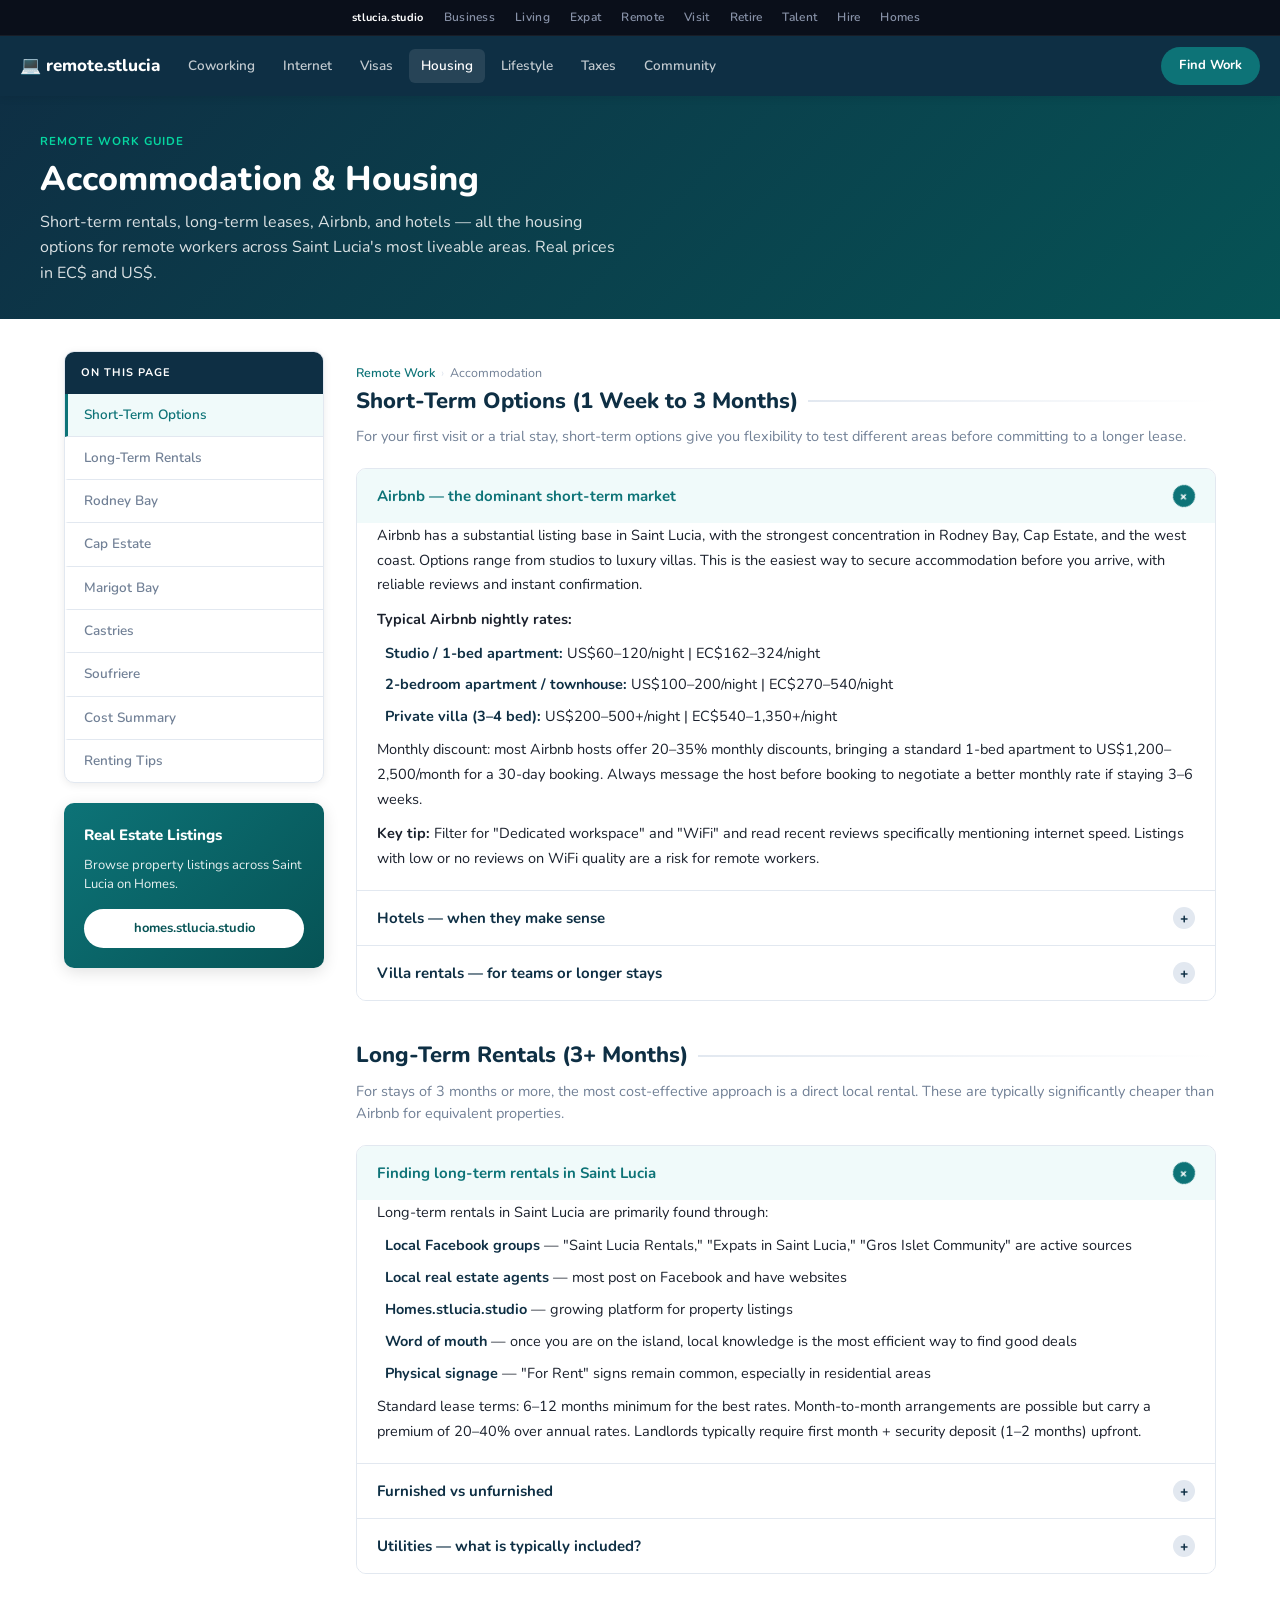
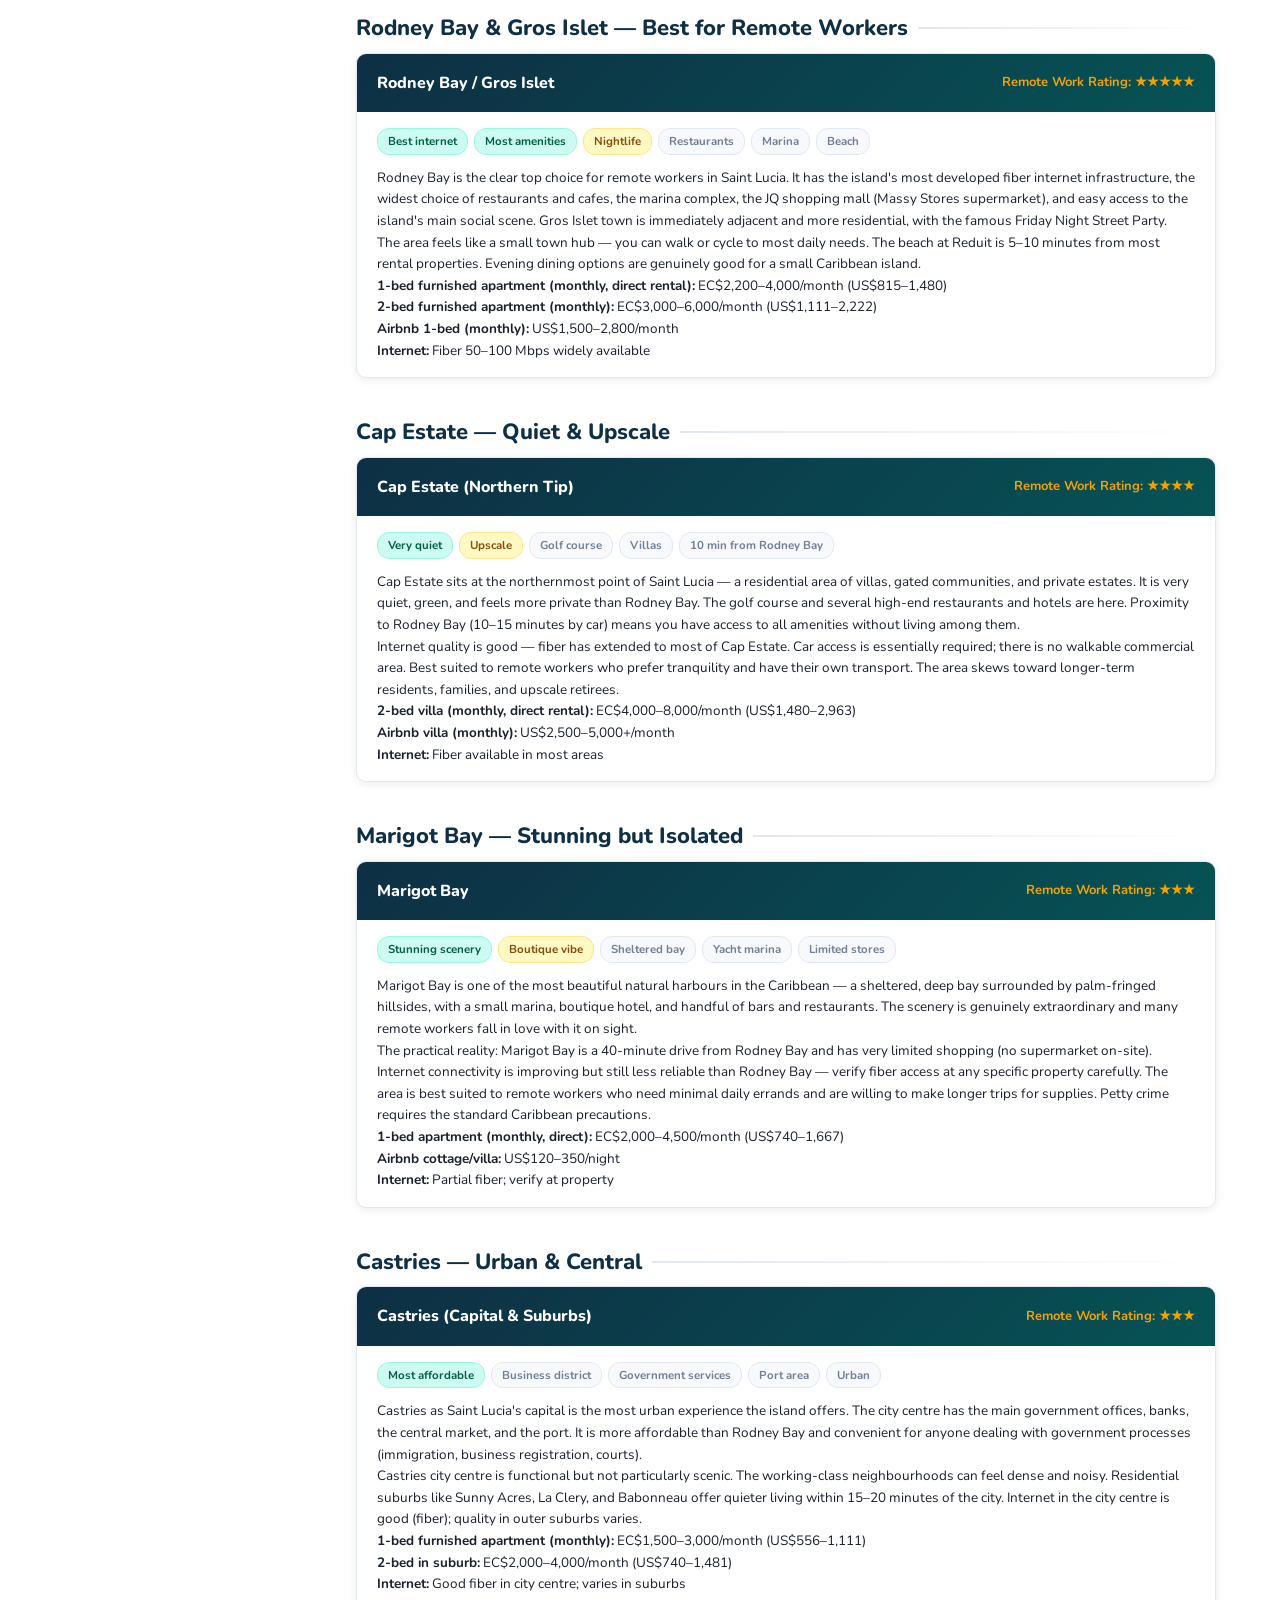
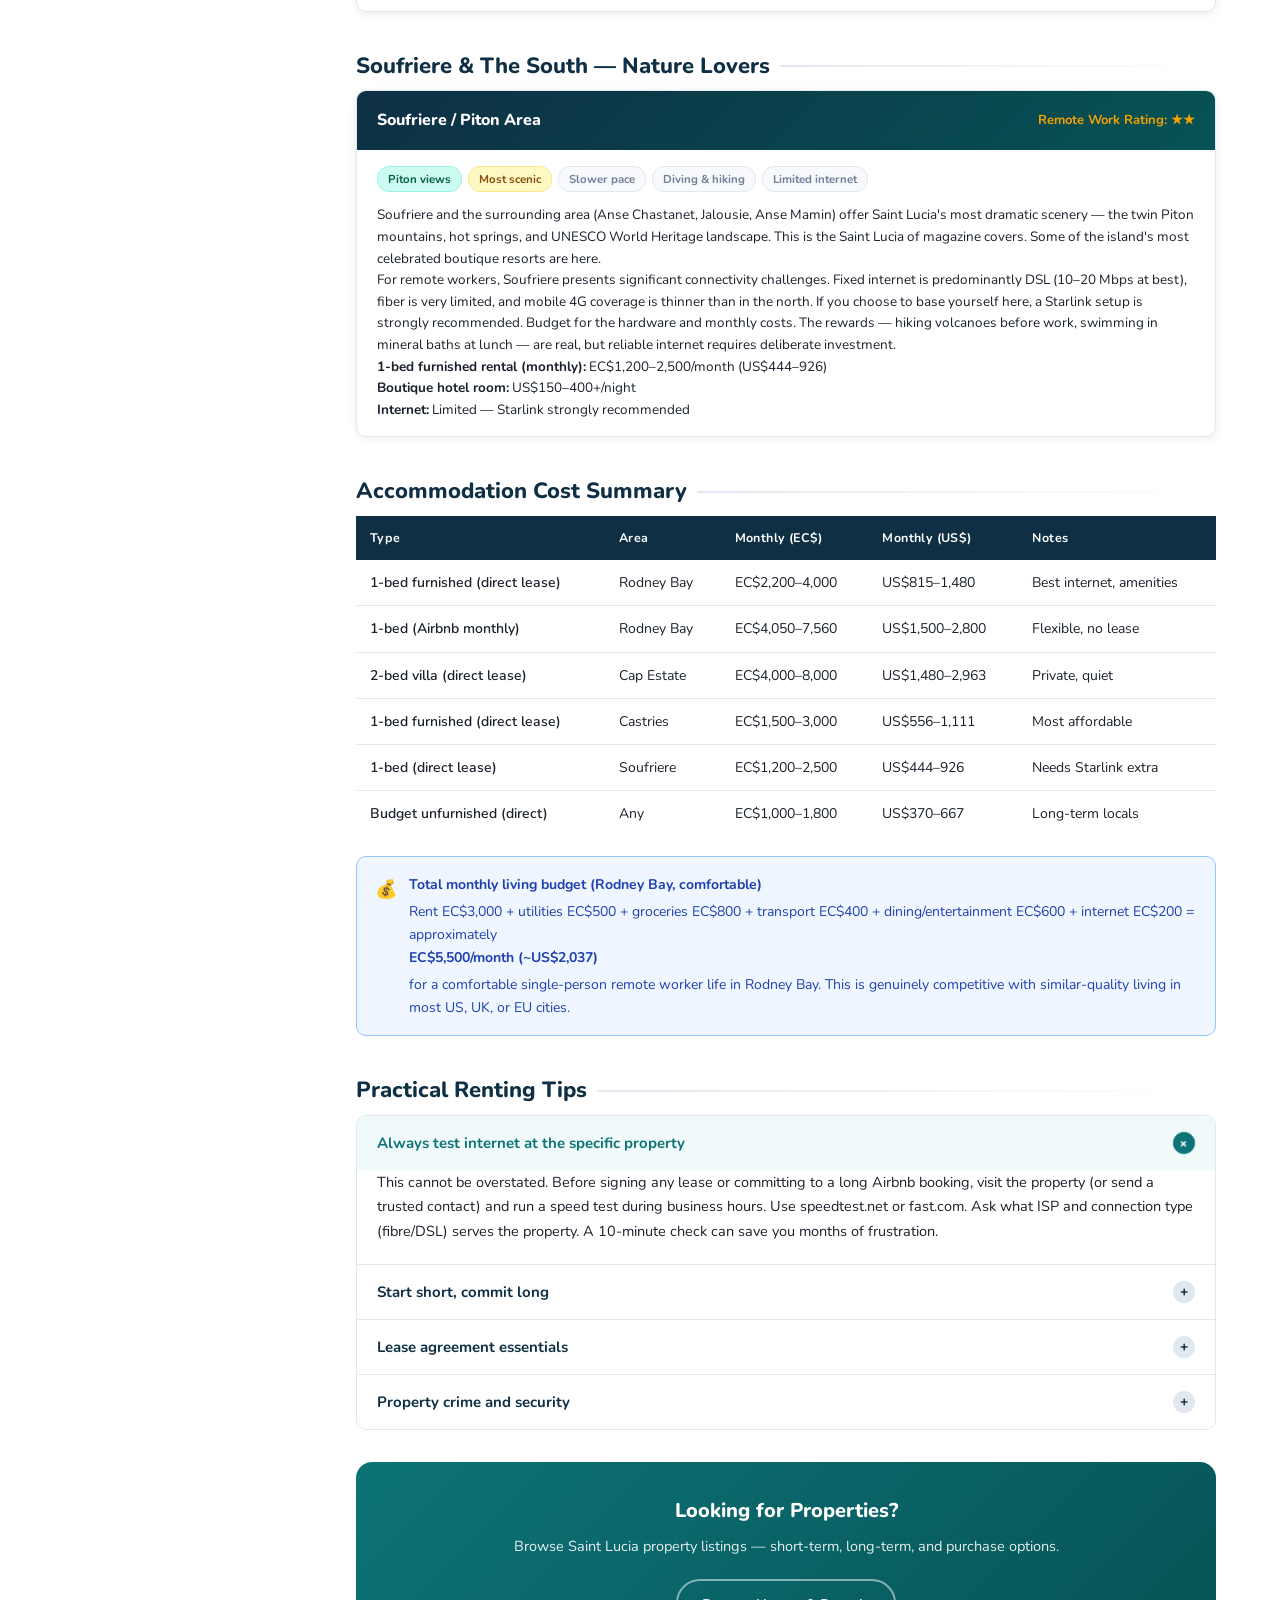
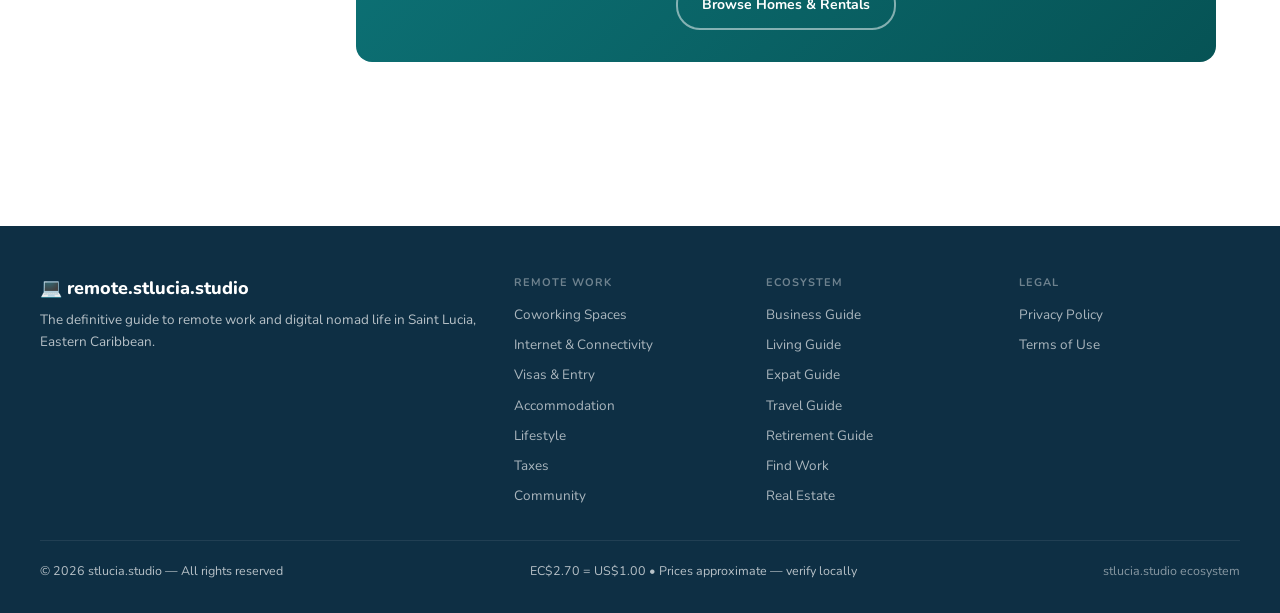
==== commit fac5757a: "Add dynamic super-nav and email capture form Co-Authored-By: Claude Opus 4.6 <noreply@anthropic.com>" ====
--- a/accommodation.html
+++ b/accommodation.html
@@ -536,5 +536,6 @@
 </footer>
 
 <script src="assets/js/app.js"></script>
+<script src="/assets/js/super-nav.js"></script>
 </body>
 </html>
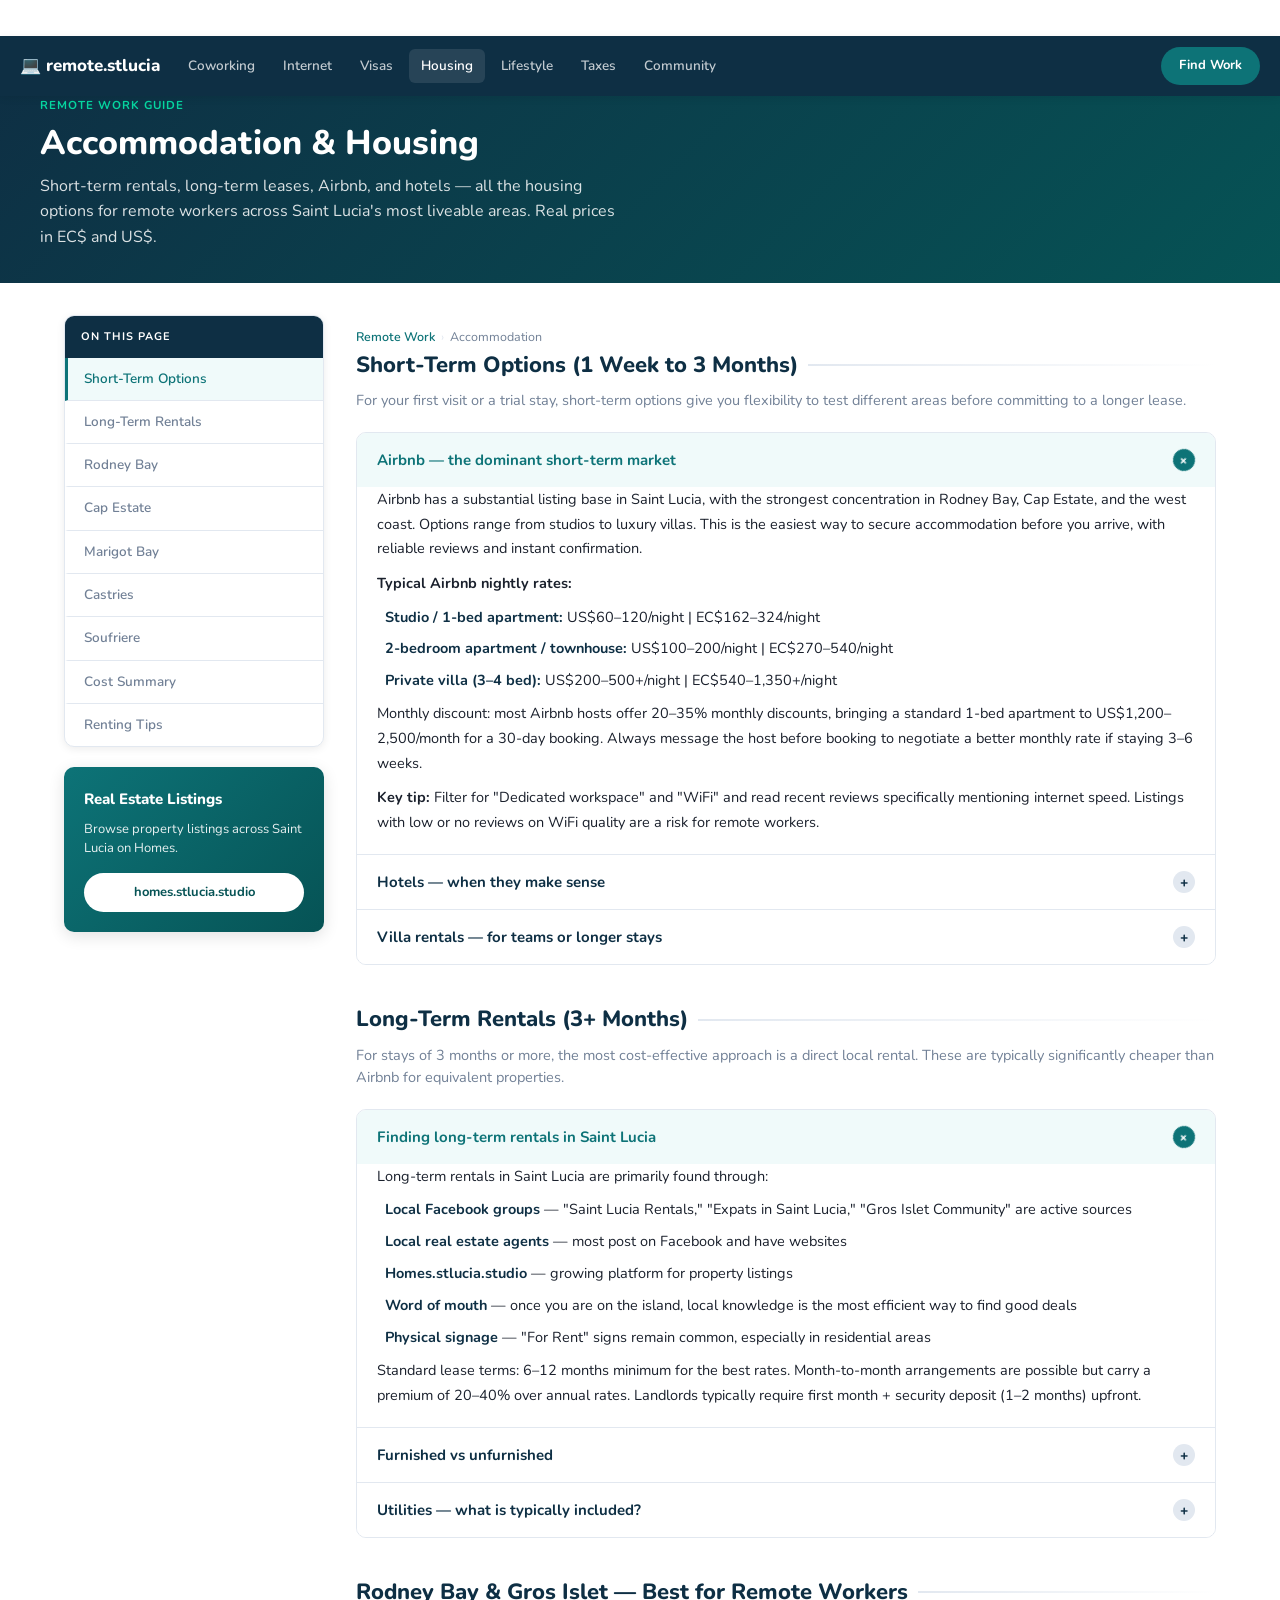
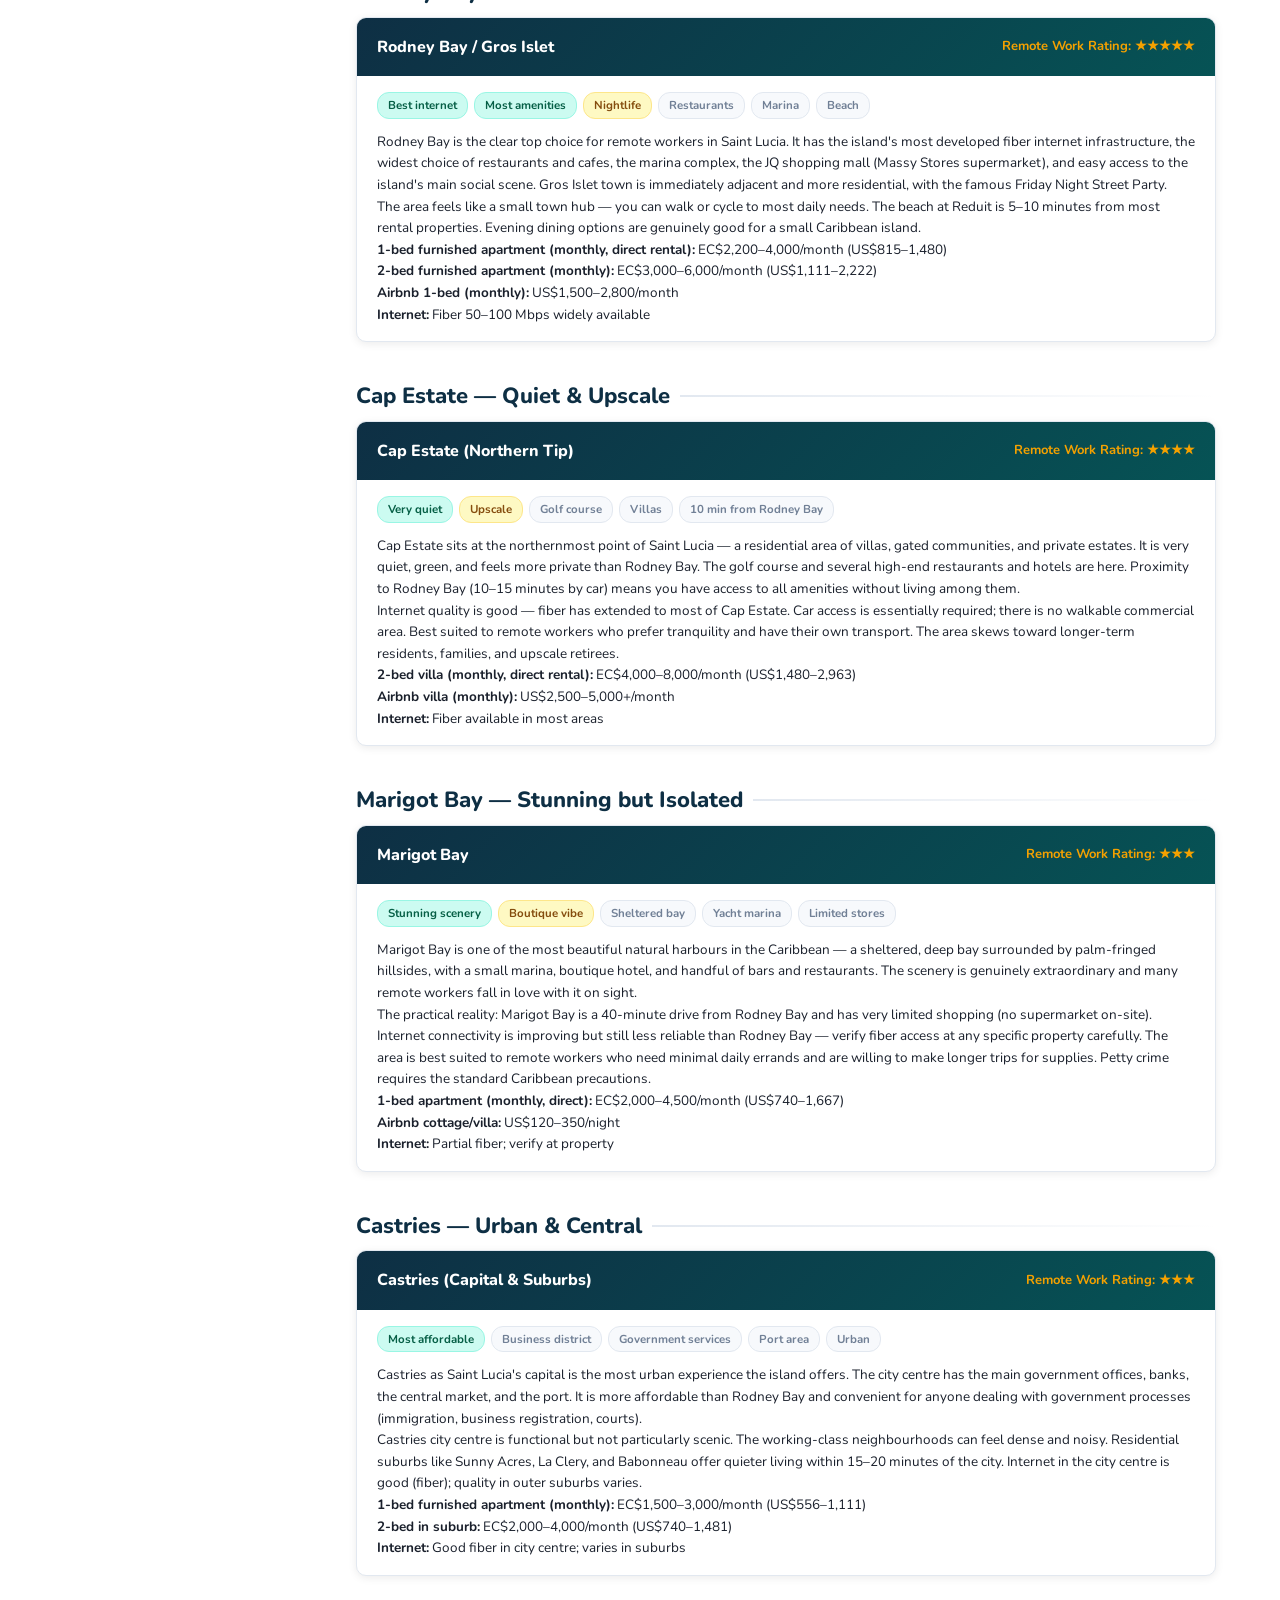
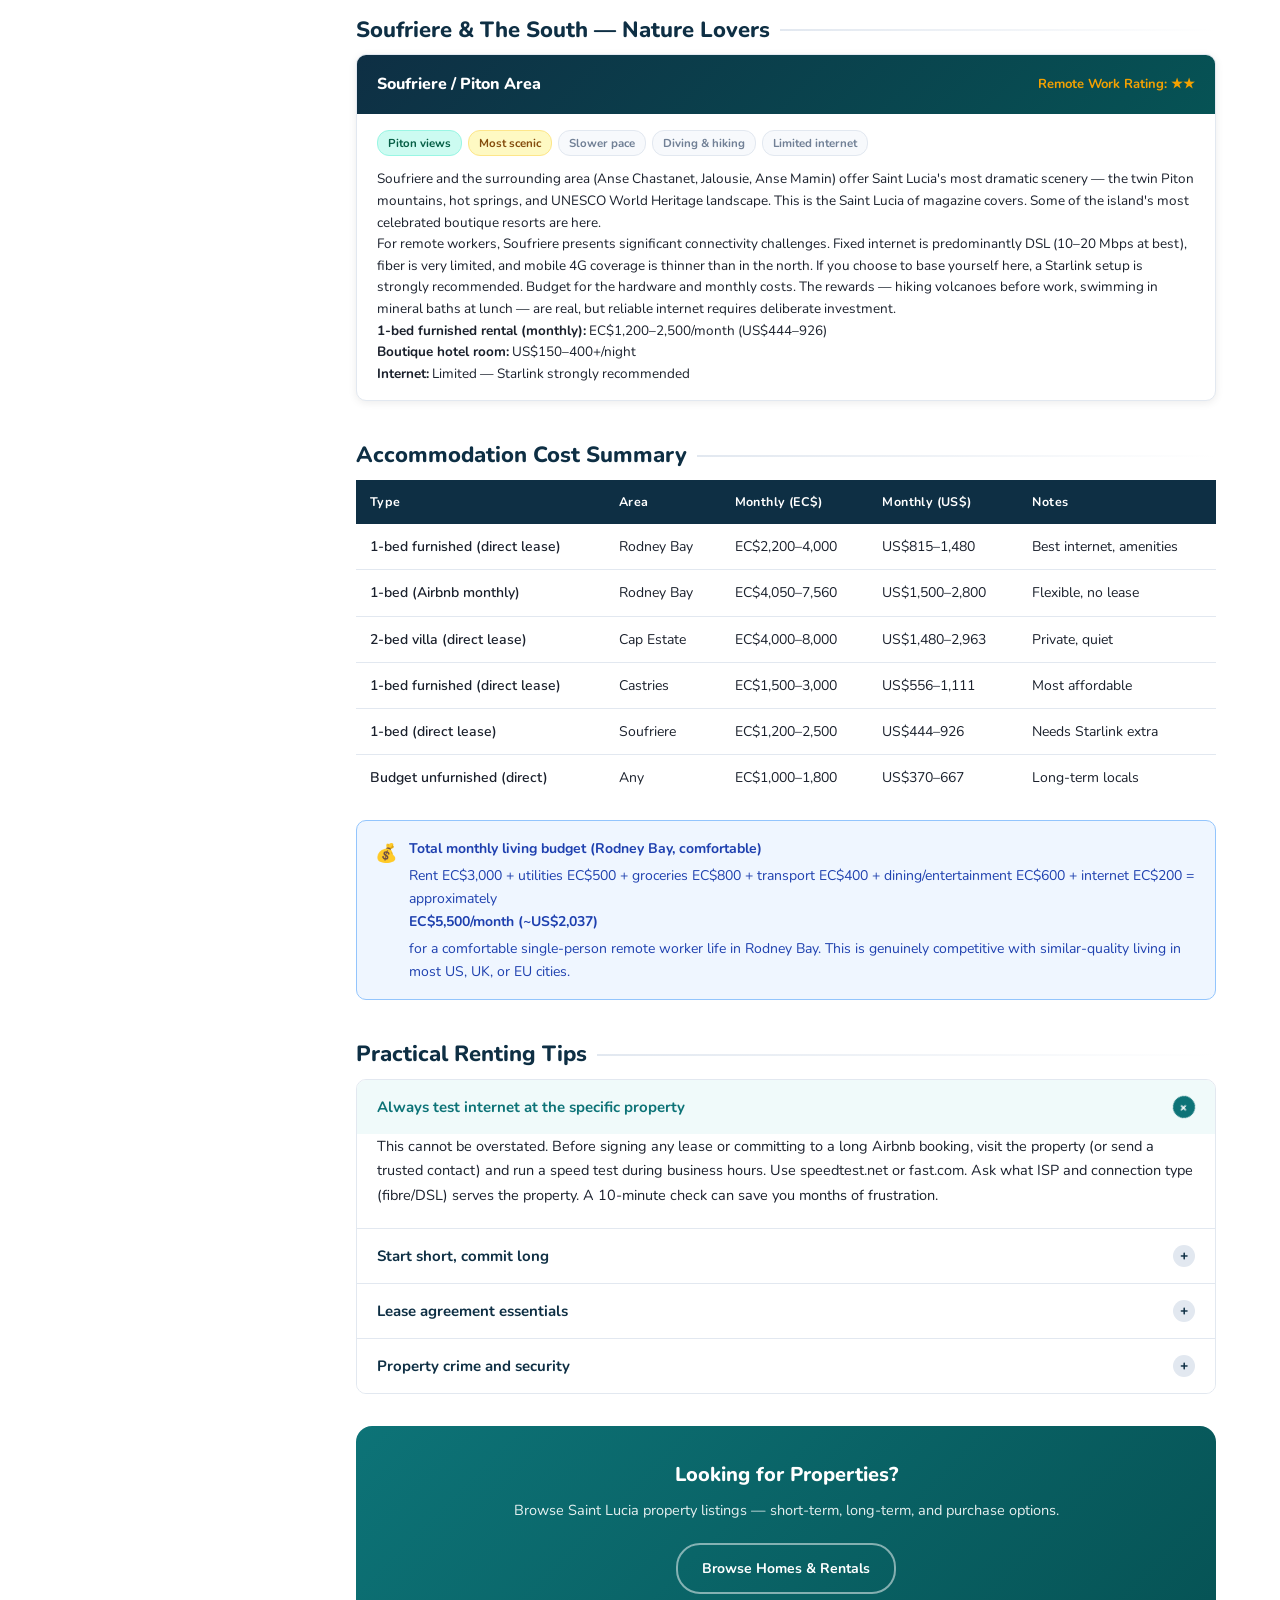
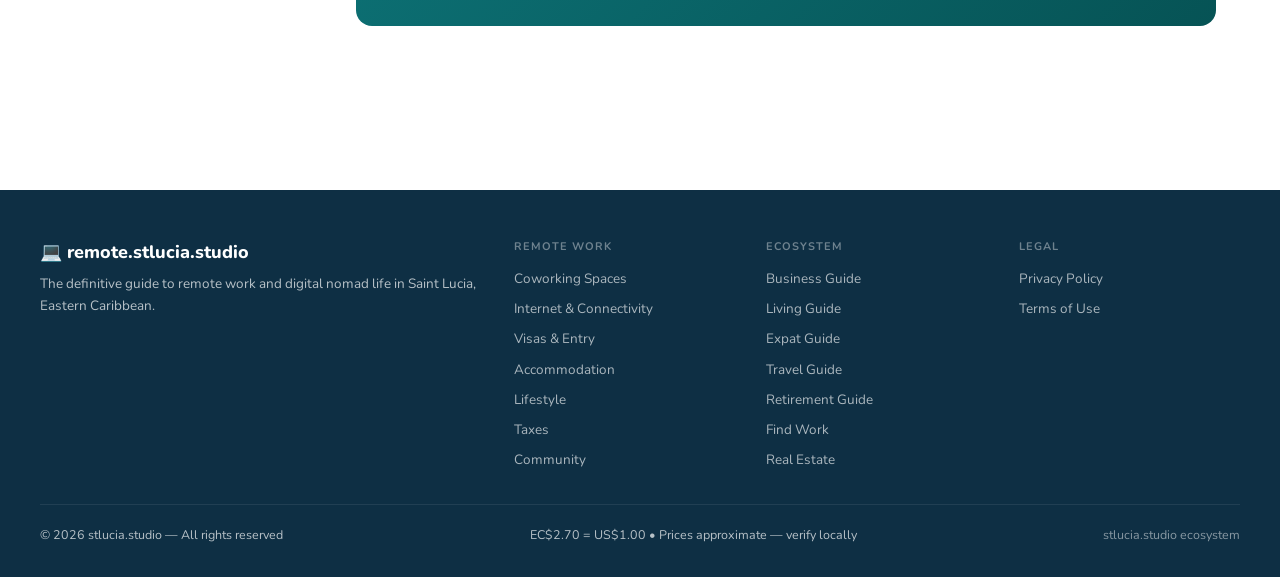
==== commit 59b06e40: "Remove super-nav bar from guide pages The ecosystem navigation bar duplicated existing site navigati" ====
--- a/accommodation.html
+++ b/accommodation.html
@@ -16,33 +16,19 @@
   <link rel="manifest" href="manifest.json">
   <meta name="theme-color" content="#0D7377">
   <link rel="stylesheet" href="assets/css/style.css">
+
+  <!-- Analytics: Plausible -->
+  <script defer src="https://plausible.io/js/pa-XflNWC4idQfaqsnb-QjuO.js"></script>
+  <script>window.plausible=window.plausible||function(){(plausible.q=plausible.q||[]).push(arguments)}</script>
+
+  <!-- GA4 + FB Pixel (consent-gated via guide-analytics.js) -->
+  <script defer src="/assets/js/guide-analytics.js"></script>
 </head>
 <body>
 
 <a href="#main" class="skip-link">Skip to main content</a>
 
 <!-- Super Nav -->
-<nav class="super-nav" aria-label="Ecosystem navigation">
-  <div class="super-nav__inner">
-    <a href="https://stlucia.studio" class="super-nav__link">Business</a>
-    <div class="super-nav__divider"></div>
-    <a href="https://living.stlucia.studio" class="super-nav__link">Living</a>
-    <div class="super-nav__divider"></div>
-    <a href="https://expat.stlucia.studio" class="super-nav__link">Expat</a>
-    <div class="super-nav__divider"></div>
-    <a href="https://remote.stlucia.studio" class="super-nav__link super-nav__link--active">Remote</a>
-    <div class="super-nav__divider"></div>
-    <a href="https://visit.stlucia.studio" class="super-nav__link">Visit</a>
-    <div class="super-nav__divider"></div>
-    <a href="https://retire.stlucia.studio" class="super-nav__link">Retire</a>
-    <div class="super-nav__divider"></div>
-    <a href="https://talent.stlucia.studio" class="super-nav__link">Talent</a>
-    <div class="super-nav__divider"></div>
-    <a href="https://hire.stlucia.studio" class="super-nav__link">Hire</a>
-    <div class="super-nav__divider"></div>
-    <a href="https://homes.stlucia.studio" class="super-nav__link">Homes</a>
-  </div>
-</nav>
 
 <!-- Main Nav -->
 <header class="main-nav" role="banner">
@@ -536,6 +522,6 @@
 </footer>
 
 <script src="assets/js/app.js"></script>
-<script src="/assets/js/super-nav.js"></script>
+<script src="/assets/js/guide-analytics.js" defer></script>
 </body>
 </html>
